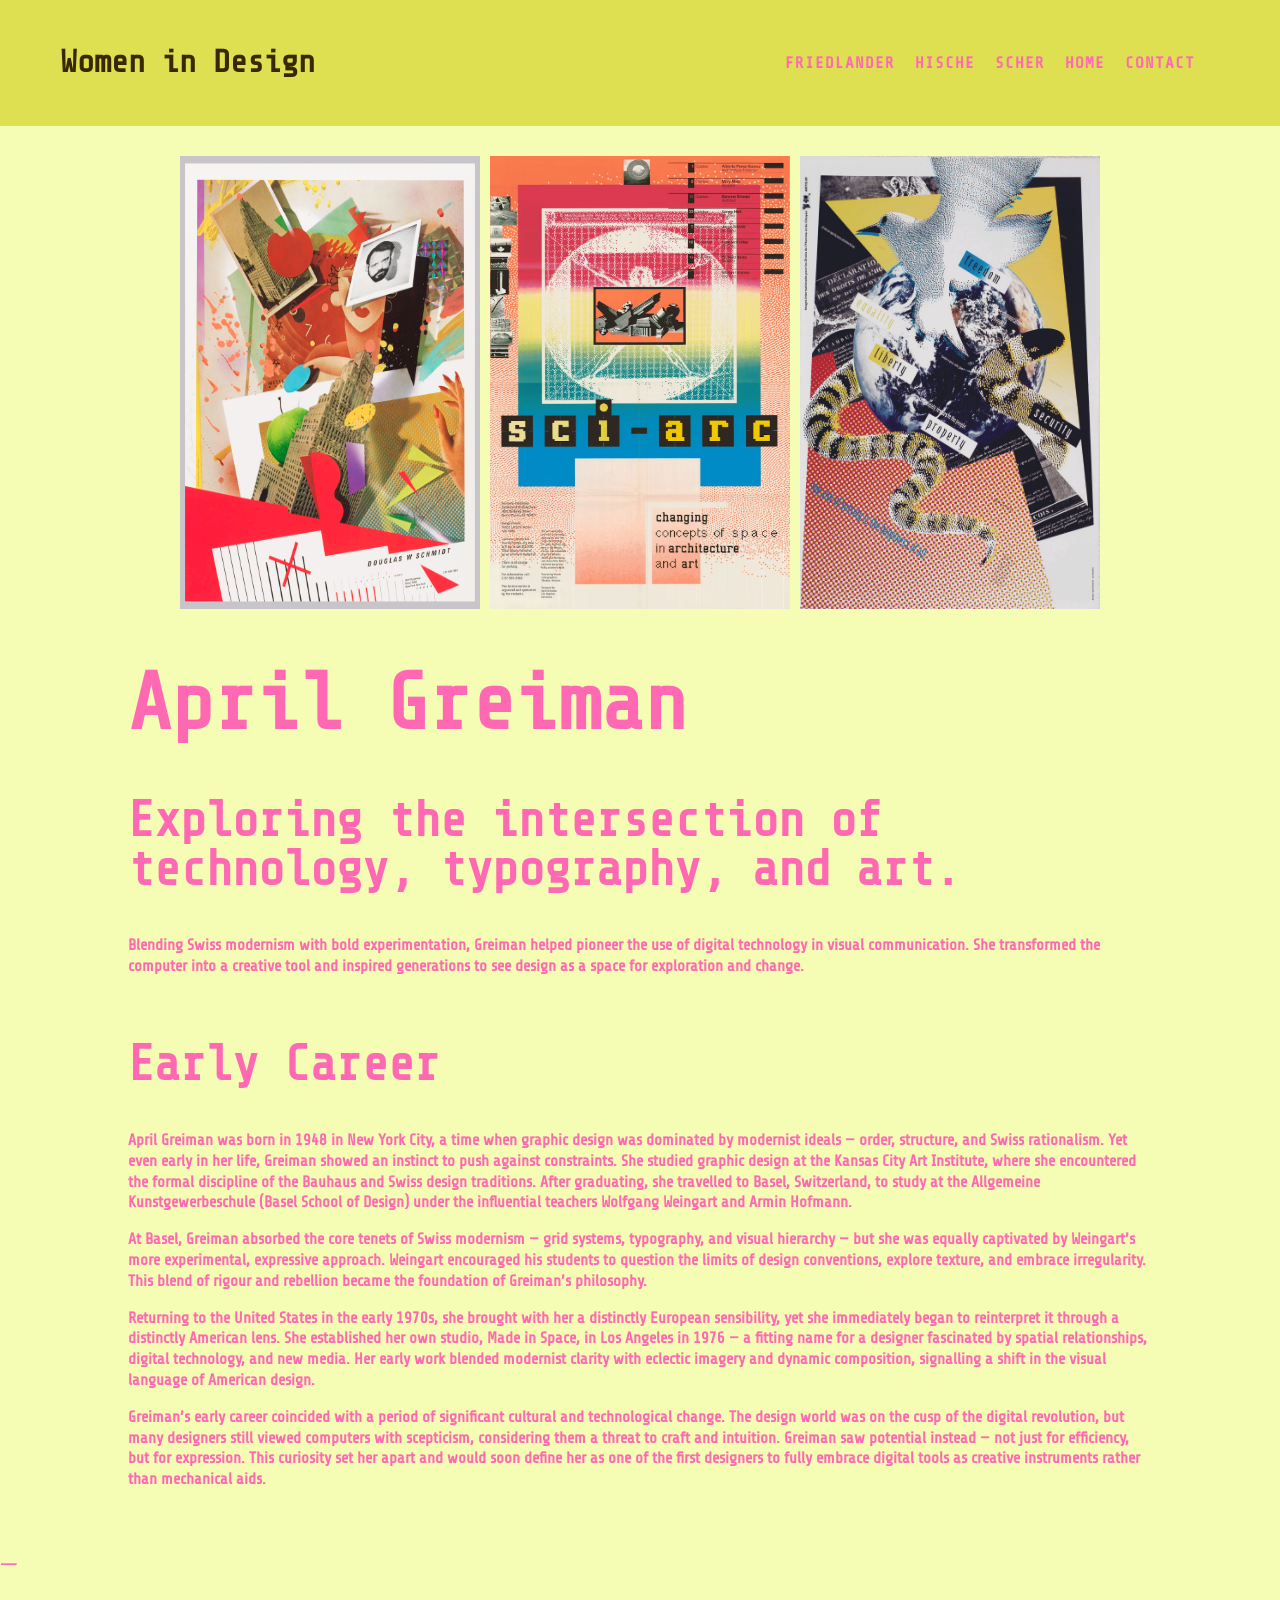
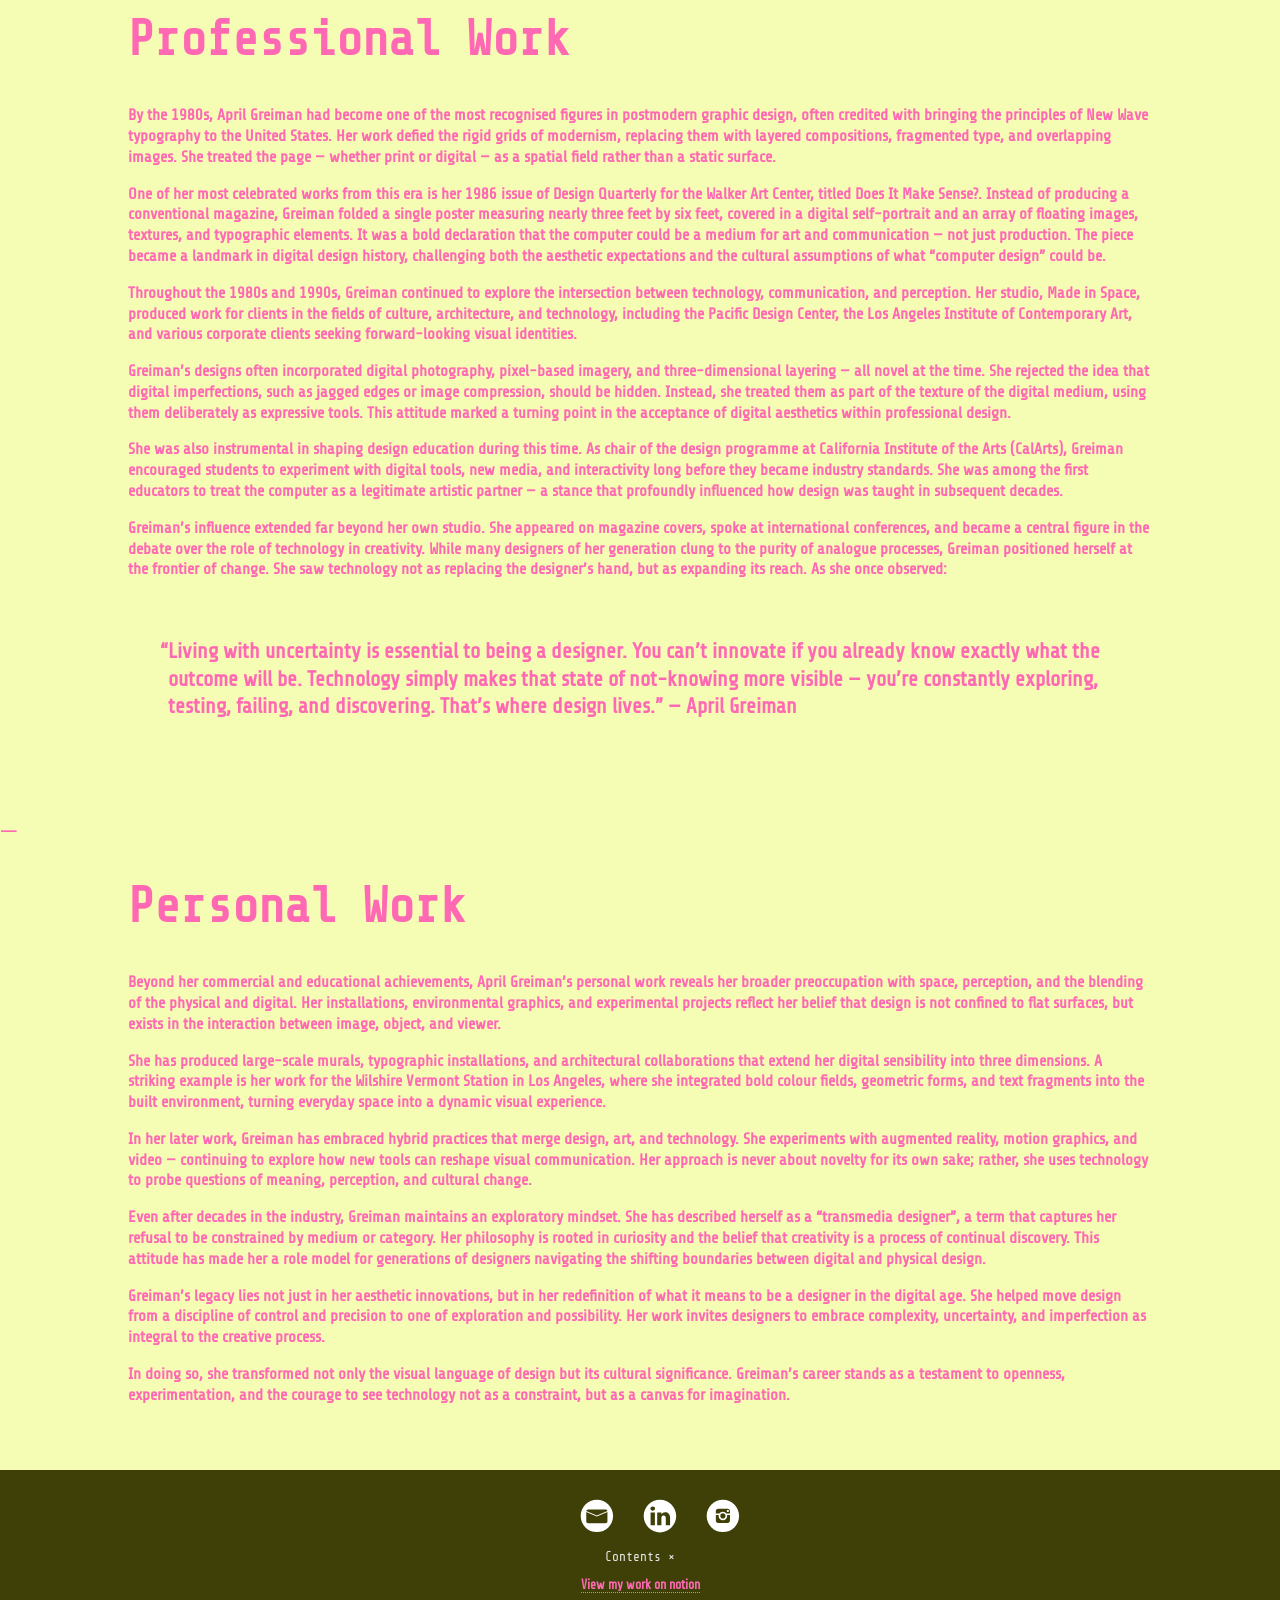
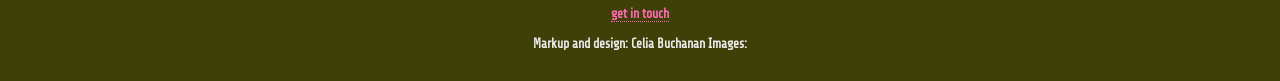
==== aprilgreiman.html @ dc26786e "." ====
<!DOCTYPE html>
<html lang="en">
    <head>
    <meta charset="UTF-8">
     <meta name="viewport" content="width=device-width, initial-scale=1">
    <title>April Greiman</title>

    <link href="css/reset.css" type="text/css" rel="stylesheet" />
 <link href="css/style.css" type="text/css" rel="stylesheet" />
  <link href="css/connections.css" type="text/css" rel="stylesheet"/>
  <link rel="preconnect" href="https://fonts.googleapis.com">
<link rel="preconnect" href="https://fonts.gstatic.com" crossorigin>
<link href="https://fonts.googleapis.com/css2?family=Share+Tech&family=Share+Tech+Mono&display=swap" rel="stylesheet">

    </head>

 <!-- The line below links our CSS file to this HTML page  -->
    <link href="css/normalize.css" type="text/css" rel="stylesheet" >
    <link href="style.css" type="text/css" rel="stylesheet" >
    <link href="css/connections.css" type="text/css" rel="stylesheet" >
    <link href="css/grid.css" type="text/css" rel="stylesheet" >
</head>




    <body class="pink">
       

<div class="responsivenav" >
    <div id="logo">
        <!-- Your logo/name goes here -->
        <p>Women in Design</p>
    </div>
    <nav>
        <ul>
          <!--<li class="logo"><a href="index.html">Women in Design</a></li>-->
       
          <li><a href="friedländer.html">Friedlander</a></li>
          <li><a href="Hische.html">Hische</a></li>
          <li><a href="scher.html">Scher</a></li>
          <li><a href="index5.html">Home</a></li>
          <li><a href="#contact"> Contact</a></li>
        </ul>
    </nav>
</div>  

<div class="gridimage" style="margin-top: 30px;">
<img src="images/aprilg1.jpeg" alt=""/>
<img src="images/aprilg2.jpeg" alt=""/>
<img src="images/aprilg3.jpeg" alt=""/>

    </div>
<header>
        <h1>April Greiman</h1>

        <h2><strong>Exploring the intersection of technology, typography, and art.</strong></h2>
 <p>Blending Swiss modernism with bold experimentation, Greiman helped pioneer the use of digital technology in visual communication. She transformed the computer into a creative tool and inspired generations to see design as a space for exploration and change.</p>
</header>

 


<section>
<h2 id="career">Early Career</h2>

<p>April Greiman was born in 1948 in New York City, a time when graphic design was dominated by modernist ideals — order, structure, and Swiss rationalism. Yet even early in her life, Greiman showed an instinct to push against constraints. She studied graphic design at the Kansas City Art Institute, where she encountered the formal discipline of the Bauhaus and Swiss design traditions. After graduating, she travelled to Basel, Switzerland, to study at the Allgemeine Kunstgewerbeschule (Basel School of Design) under the influential teachers Wolfgang Weingart and Armin Hofmann.</p>

<p>At Basel, Greiman absorbed the core tenets of Swiss modernism — grid systems, typography, and visual hierarchy — but she was equally captivated by Weingart’s more experimental, expressive approach. Weingart encouraged his students to question the limits of design conventions, explore texture, and embrace irregularity. This blend of rigour and rebellion became the foundation of Greiman’s philosophy.</p>

<p>Returning to the United States in the early 1970s, she brought with her a distinctly European sensibility, yet she immediately began to reinterpret it through a distinctly American lens. She established her own studio, Made in Space, in Los Angeles in 1976 — a fitting name for a designer fascinated by spatial relationships, digital technology, and new media. Her early work blended modernist clarity with eclectic imagery and dynamic composition, signalling a shift in the visual language of American design.</p>

<p>Greiman’s early career coincided with a period of significant cultural and technological change. The design world was on the cusp of the digital revolution, but many designers still viewed computers with scepticism, considering them a threat to craft and intuition. Greiman saw potential instead — not just for efficiency, but for expression. This curiosity set her apart and would soon define her as one of the first designers to fully embrace digital tools as creative instruments rather than mechanical aids.</p></section>

<p>⸻</p>



<section>
<h2 id="work">Professional Work</h2>

<p>By the 1980s, April Greiman had become one of the most recognised figures in postmodern graphic design, often credited with bringing the principles of New Wave typography to the United States. Her work defied the rigid grids of modernism, replacing them with layered compositions, fragmented type, and overlapping images. She treated the page — whether print or digital — as a spatial field rather than a static surface.</p>

<p>One of her most celebrated works from this era is her 1986 issue of Design Quarterly for the Walker Art Center, titled Does It Make Sense?. Instead of producing a conventional magazine, Greiman folded a single poster measuring nearly three feet by six feet, covered in a digital self-portrait and an array of floating images, textures, and typographic elements. It was a bold declaration that the computer could be a medium for art and communication — not just production. The piece became a landmark in digital design history, challenging both the aesthetic expectations and the cultural assumptions of what “computer design” could be.</p>

<p>Throughout the 1980s and 1990s, Greiman continued to explore the intersection between technology, communication, and perception. Her studio, Made in Space, produced work for clients in the fields of culture, architecture, and technology, including the Pacific Design Center, the Los Angeles Institute of Contemporary Art, and various corporate clients seeking forward-looking visual identities.</p>

<p>Greiman’s designs often incorporated digital photography, pixel-based imagery, and three-dimensional layering — all novel at the time. She rejected the idea that digital imperfections, such as jagged edges or image compression, should be hidden. Instead, she treated them as part of the texture of the digital medium, using them deliberately as expressive tools. This attitude marked a turning point in the acceptance of digital aesthetics within professional design.</p>

<p>She was also instrumental in shaping design education during this time. As chair of the design programme at California Institute of the Arts (CalArts), Greiman encouraged students to experiment with digital tools, new media, and interactivity long before they became industry standards. She was among the first educators to treat the computer as a legitimate artistic partner — a stance that profoundly influenced how design was taught in subsequent decades.</p>

<p>Greiman’s influence extended far beyond her own studio. She appeared on magazine covers, spoke at international conferences, and became a central figure in the debate over the role of technology in creativity. While many designers of her generation clung to the purity of analogue processes, Greiman positioned herself at the frontier of change. She saw technology not as replacing the designer’s hand, but as expanding its reach. As she once observed:</p>

<blockquote>
  <p>“Living with uncertainty is essential to being a designer. You can’t innovate if you already know exactly what the outcome will be. Technology simply makes that state of not-knowing more visible — you’re constantly exploring, testing, failing, and discovering. That’s where design lives.”
<strong>— April Greiman</strong></p>
</blockquote></section>

<p>⸻</p>


<section>
<h2 id="pwork">Personal Work</h2>

<p>Beyond her commercial and educational achievements, April Greiman’s personal work reveals her broader preoccupation with space, perception, and the blending of the physical and digital. Her installations, environmental graphics, and experimental projects reflect her belief that design is not confined to flat surfaces, but exists in the interaction between image, object, and viewer.</p>

<p>She has produced large-scale murals, typographic installations, and architectural collaborations that extend her digital sensibility into three dimensions. A striking example is her work for the Wilshire Vermont Station in Los Angeles, where she integrated bold colour fields, geometric forms, and text fragments into the built environment, turning everyday space into a dynamic visual experience.</p>

<p>In her later work, Greiman has embraced hybrid practices that merge design, art, and technology. She experiments with augmented reality, motion graphics, and video — continuing to explore how new tools can reshape visual communication. Her approach is never about novelty for its own sake; rather, she uses technology to probe questions of meaning, perception, and cultural change.</p>

<p>Even after decades in the industry, Greiman maintains an exploratory mindset. She has described herself as a “transmedia designer”, a term that captures her refusal to be constrained by medium or category. Her philosophy is rooted in curiosity and the belief that creativity is a process of continual discovery. This attitude has made her a role model for generations of designers navigating the shifting boundaries between digital and physical design.</p>

<p>Greiman’s legacy lies not just in her aesthetic innovations, but in her redefinition of what it means to be a designer in the digital age. She helped move design from a discipline of control and precision to one of exploration and possibility. Her work invites designers to embrace complexity, uncertainty, and imperfection as integral to the creative process.</p>

<p>In doing so, she transformed not only the visual language of design but its cultural significance. Greiman’s career stands as a testament to openness, experimentation, and the courage to see technology not as a constraint, but as a canvas for imagination.</p>
</section>


<footer id="contact">
    <ul class="connections">

          <!------------- EMAIL ------------------>

          <li><a href="mailto:buchanan-c15@ulster.ac.uk" title="send me an email">

                  <svg width="36" height="36" viewBox="0 0 36 36">

              <g></g>

                    <path  d="M17.902 1.699c-8.949 0-16.203 7.254-16.203 16.203s7.254 16.203 16.203 16.203c8.949 0 16.203-7.254 16.203-16.203 0-8.949-7.254-16.203-16.203-16.203zM9.168 11.487h17.371c0.99 0 1.794 0.699 1.878 1.588l-10.599 4.53-10.532-4.501c0.069-0.903 0.88-1.618 1.881-1.618zM28.434 23.494c0 0.961-0.848 1.739-1.895 1.739h-17.371c-1.047 0-1.895-0.778-1.895-1.739v-9.566l10.558 4.511 0.008-0.013 10.595-4.529v9.597z" fill="#fff"/>

                </svg>

                </a>

                </li>

            <!----------------------------- LINKEDIN ---------------------------->

<li><a href="#" title="Connect with me on Linkedin">

  <svg width="36" height="36" viewBox="0 0 36 36">

  <g></g>

  <path  d="M17.9,1.8c9,0,16.3,7.3,16.3,16.3s-7.3,16.3-16.3,16.3S1.7,27,1.7,18.1S9,1.8,17.9,1.8z M12.9,27.2V14.5H8.6

  v12.7H12.9z M28.1,27.2v-7.3c0-3.9-2.1-5.7-4.9-5.7c-2.2,0-3.2,1.2-3.8,2.1v-1.8h-4.2c0.1,1.2,0,12.7,0,12.7h4.2v-7.1

  c0-0.4,0-0.8,0.1-1c0.3-0.8,1-1.5,2.2-1.5c1.5,0,2.1,1.2,2.1,2.9v6.8L28.1,27.2L28.1,27.2z M10.8,8.4c-1.4,0-2.4,0.9-2.4,2.2

  c0,1.2,0.9,2.2,2.3,2.2h0c1.5,0,2.4-1,2.4-2.2C13.1,9.3,12.2,8.4,10.8,8.4L10.8,8.4z" fill="#fff"/>

</svg>

</a>

</li>

<!----------------------------- INSTAGRAM ---------------------------->

                   <li><a href="#" title="Visit my Instagram account" target="_blank" >

                    <svg width="36" height="36" viewBox="0 0 36 36">

                    <g></g>

                       <path d="M17.903 1.699c-8.949 0-16.204 7.254-16.204 16.203s7.254 16.203 16.204 16.203c8.948 0 16.203-7.254 16.203-16.203 0-8.949-7.254-16.203-16.203-16.203zM24.957 22.747c0 1.218-0.992 2.206-2.207 2.206h-9.694c-1.221 0-2.207-0.989-2.207-2.206v-5.667h2.87c-0.059 0.267-0.081 0.535-0.081 0.819 0 2.357 1.901 4.26 4.264 4.26 2.352 0 4.263-1.903 4.263-4.26 0-0.284-0.027-0.553-0.080-0.819h2.872v5.667zM15.277 17.899c0-1.451 1.177-2.629 2.624-2.629 1.451 0 2.621 1.177 2.621 2.629 0 1.458-1.17 2.625-2.621 2.625-1.446 0-2.624-1.168-2.624-2.625zM24.957 15.437h-3.572c-0.769-1.089-2.049-1.803-3.484-1.803-1.438 0-2.707 0.713-3.487 1.803h-3.566v-2.385c0-1.22 0.986-2.2 2.207-2.2h9.693c1.216 0 2.207 0.981 2.207 2.2v2.385z" fill="#fff" />

                       <path d="M23.438 11.995h-1.185c-0.215 0-0.399 0.174-0.399 0.39v1.182c0 0.224 0.183 0.399 0.399 0.399h1.185c0.21 0 0.393-0.176 0.393-0.399v-1.182c0-0.216-0.181-0.39-0.393-0.39z" fill="#fff" />

                     </svg>

                     </a>

                       </li>

            </ul>

Contents


×
    <p><a href="https://boatneck-canary-997.notion.site/IXD-27643bc3259e8040a0bdca2dd308db0e?source=copy_link" target="_blank" title="take a look at my work.">View my work on notion</a></p>
    <p><a href="mailto:buchanan-c15@ulster.ac.uk">get in touch</a></p>
<p>Markup and design: Celia Buchanan
Images:

</p>
</footer>
    </body>
</html>
---- css/style.css ----
body {
    background: #f5fdb4;
    font-family: "Share Tech Mono", monospace;
    font-weight: 400;
    font-style: normal;
}
      
/* All text on aprilgreiman.html is pink */
body.pink {
    color: #ff69b4;  /* pink */
}

/* Make links pink too */
body.pink a {
    color: #ff69b4;
}

/* Optional: links on hover can be slightly darker */
body.pink a:hover {
    color: #e0559e;
}
 
body.blue {
    color:#0800a0
}
* Make links pink too */
body.blue a {
    color: #0800a0;
}

/* Optional: links on hover can be slightly darker */
body.blue a:hover {
    color: #e0559e;
}



section, header{
    width: 80%;
    max width: 900px;
    margin: auto; 
    margin-bottom: 5rem;
    
}

section, header {
    margin-bottom: 4rem;
}

header, h1, h2, blockquote {
    font-family: "Share Tech Mono", monospace;
}

#logo p {
    font-family: 'Share Tech Mono', monospace;
}

h1{
    font-size: 5.000rem;
    line-height: 1;
}

h2{
    font-size: 3.062rem ;
    line-height: 1;
}

p{ 
    font-family: "Share Tech", sans-serif;
  font-weight: 900;
  font-style: normal;
    line-height: 1.3;
}

h3{
    font-size: 2.438rem;
}
blockquote{padding: 1rem 0;
    font-size: 1.312rem;
    font-style: italic;
    hanging-punctuation: first;
    text-indent: -0.5rem;


}

/*--   navigation --*/
.responsivenav{
    background: #dee051;
    padding: 10px;
    display: flex;
    justify-content: space-between;
    align-items: center;
}

#logo{
    font-size: 2rem;
    color: rgb(56, 42, 0);
    padding-left: 50px;
}
.gridimage {
  display: flex;       /* puts images in a row */
  gap: 10px;           /* space between them */
  justify-content: center;
}

.gridimage img {
  width: 300px;        /* size of each image */
  height: auto;
}

.wideimage img {
  width: 100%;
  height: auto;
  display: block;
}
.abcyo {
    display: flex;              /* makes the container a flexbox */
    justify-content: center;    /* centers the image horizontally */
    align-items: center;        /* centers the image vertically if container has height */
    height: 300px;              /* optional: set a height for vertical centering */
}

.abcyo img {
    width: 50%;   /* adjust the size as needed */
    height: auto; /* keeps the image's aspect ratio */
}

.topimg {
    width: 100%;        /* stretches image full width of screen */
    height: 400px;      /* adjust this number to control height */
    object-fit: cover;  /* keeps image from stretching weirdly */
    display: block;     /* removes small whitespace below image */
}


nav{
    display: flex;
    padding: 1.5rem 0;
}

nav ul{
    text-align: right;
    text-transform: uppercase;
    letter-spacing: 1px;
    list-style-type: none;
    padding-right: 70px;
    color: rgb(0, 0, 0);
}

nav ul li {
    display: inline;
    margin: 5px;
}

nav a {
    border-bottom: none;
}

nav a:hover {
    color:#ff007b;
    transition:all .03s ease-in-out;
}

/* Grid container for designers */
section#designers {
    display: grid;
    grid-template-columns: repeat(auto-fit, minmax(300px, 1fr));
    gap: 1.5rem;               /* space between cards */
    width: 80%;
    max-width: 900px;
    margin: auto;
    margin-bottom: 5rem;
    align-items: stretch;       /* ensures all cards are equal height */
}

/* Card link wrapper (entire card clickable) */
.card-link {
    display: block;             /* make link block level */
    text-decoration: none;
}

/* Designer card itself */
.designer-card {
    display: flex;
    flex-direction: column;
    justify-content: flex-start;
    height: 100%;
    padding: 1.5rem;
    border-radius: 8px;
    background-color: #ffffff;  /* default card background */
    color: #0800a0;             /* navy text */
    font-family: "Share Tech Mono", monospace; /* all text in Share Tech Mono */
    transition: background 0.3s, color 0.3s;
}

/* Images inside card */
.designer-card img {
    width: 100%;
    height: auto;
    border-radius: 5px;
    margin-bottom: 0.8rem;
}

/* Make all text inside the card inherit the correct colors and font */
.designer-card * {
    color: inherit !important;
    font-family: inherit !important;
}

/* Hover effect: entire card yellow, text pink */
.card-link:hover .designer-card {
    background-color: #f5fdb4;  /* yellow background on hover */
    color: #ff69b4;             /* pink text on hover */
}



/*-- Styling links --*/
a {
    color: #0800a0;
    text-decoration: none;
    border-bottom: 1px dotted;
    font-weight: 600;
}

a:hover {
    color:#00b881;
}

/*-- styling the footer -*/


footer {
    background:#3f3f08;
    color: rgb(233, 233, 233);
    text-align: center;
    font-size: 0.8rem;
    padding: 1rem 0;
}
footer a{
    color:#3f3f08
    padding: 3rem 0;
}
@media (mx-width: 600px) {header h1}
{
    font-size: 4rem;
}
---- css/connections.css ----
.connections{
    position: relative;
    margin: 0 auto;
  }
  .connections ul{
    margin: 0;
    padding: 0;
  }
  .connections li{
    margin: 0 10px;
    padding: 0;
    list-style: none;
    display: inline-block;  
  }
  .connections a:link{
    border-bottom: none;
  }
  .connections img,
  .connections svg{
    border: none;
  }
  .connections a:hover img,
  .connections a:hover svg{
    border-bottom: none;}
  
  .connections svg {
        margin: 1em auto;}
  
  .connections a:hover svg path {
        fill: #D8C385;
        transition: all 0.3s ease-in-out;}
  
  footer .connections a:hover svg path {
          fill:  #D8C385;
          transition: all 0.3s ease-in-out;}
---- css/connections.css ----
.connections{
    position: relative;
    margin: 0 auto;
  }
  .connections ul{
    margin: 0;
    padding: 0;
  }
  .connections li{
    margin: 0 10px;
    padding: 0;
    list-style: none;
    display: inline-block;  
  }
  .connections a:link{
    border-bottom: none;
  }
  .connections img,
  .connections svg{
    border: none;
  }
  .connections a:hover img,
  .connections a:hover svg{
    border-bottom: none;}
  
  .connections svg {
        margin: 1em auto;}
  
  .connections a:hover svg path {
        fill: #D8C385;
        transition: all 0.3s ease-in-out;}
  
  footer .connections a:hover svg path {
          fill:  #D8C385;
          transition: all 0.3s ease-in-out;}
---- css/grid.css ----
/* ====== DESIGNER GRID ====== */
    .designers {
      display: grid;
      grid-template-columns: repeat(auto-fit, minmax(400px, 1fr));
      gap: 2rem;
      max-width: 1100px;
      margin: 0 auto 4rem;
      padding: 0 1rem;
    }

      .designers a {
      border-bottom: none;
    }

    .designer-card {
      background-color: #fff;
      border-radius: 12px;
      box-shadow: 0 2px 8px rgba(0, 0, 0, 0.08);
      overflow: hidden;
      transition: transform 0.8s ease, box-shadow 0.8s ease;
    }

    .designer-card:hover {
      transform: translateY(-5px);
      box-shadow: 0 4px 12px rgba(0, 0, 0, 0.12);
    }

    .designer-card img {
      height: 300px;
      object-fit: cover;
      width: 100%;
    }

    .designer-card h3 {
      font-size: 1.25rem;
      margin: 1rem;
      color: #111;
    }

    .designer-card p {
      margin: 0 1rem 1.5rem;
      color: #555;
      font-size: 0.95rem;
    }

    /* ====== RESPONSIVE ====== */
    @media (max-width: 600px) {
      .hero-content h2 {
        font-size: 1.75rem;
      }
      .intro h2 {
        font-size: 1.5rem;
      }
    }
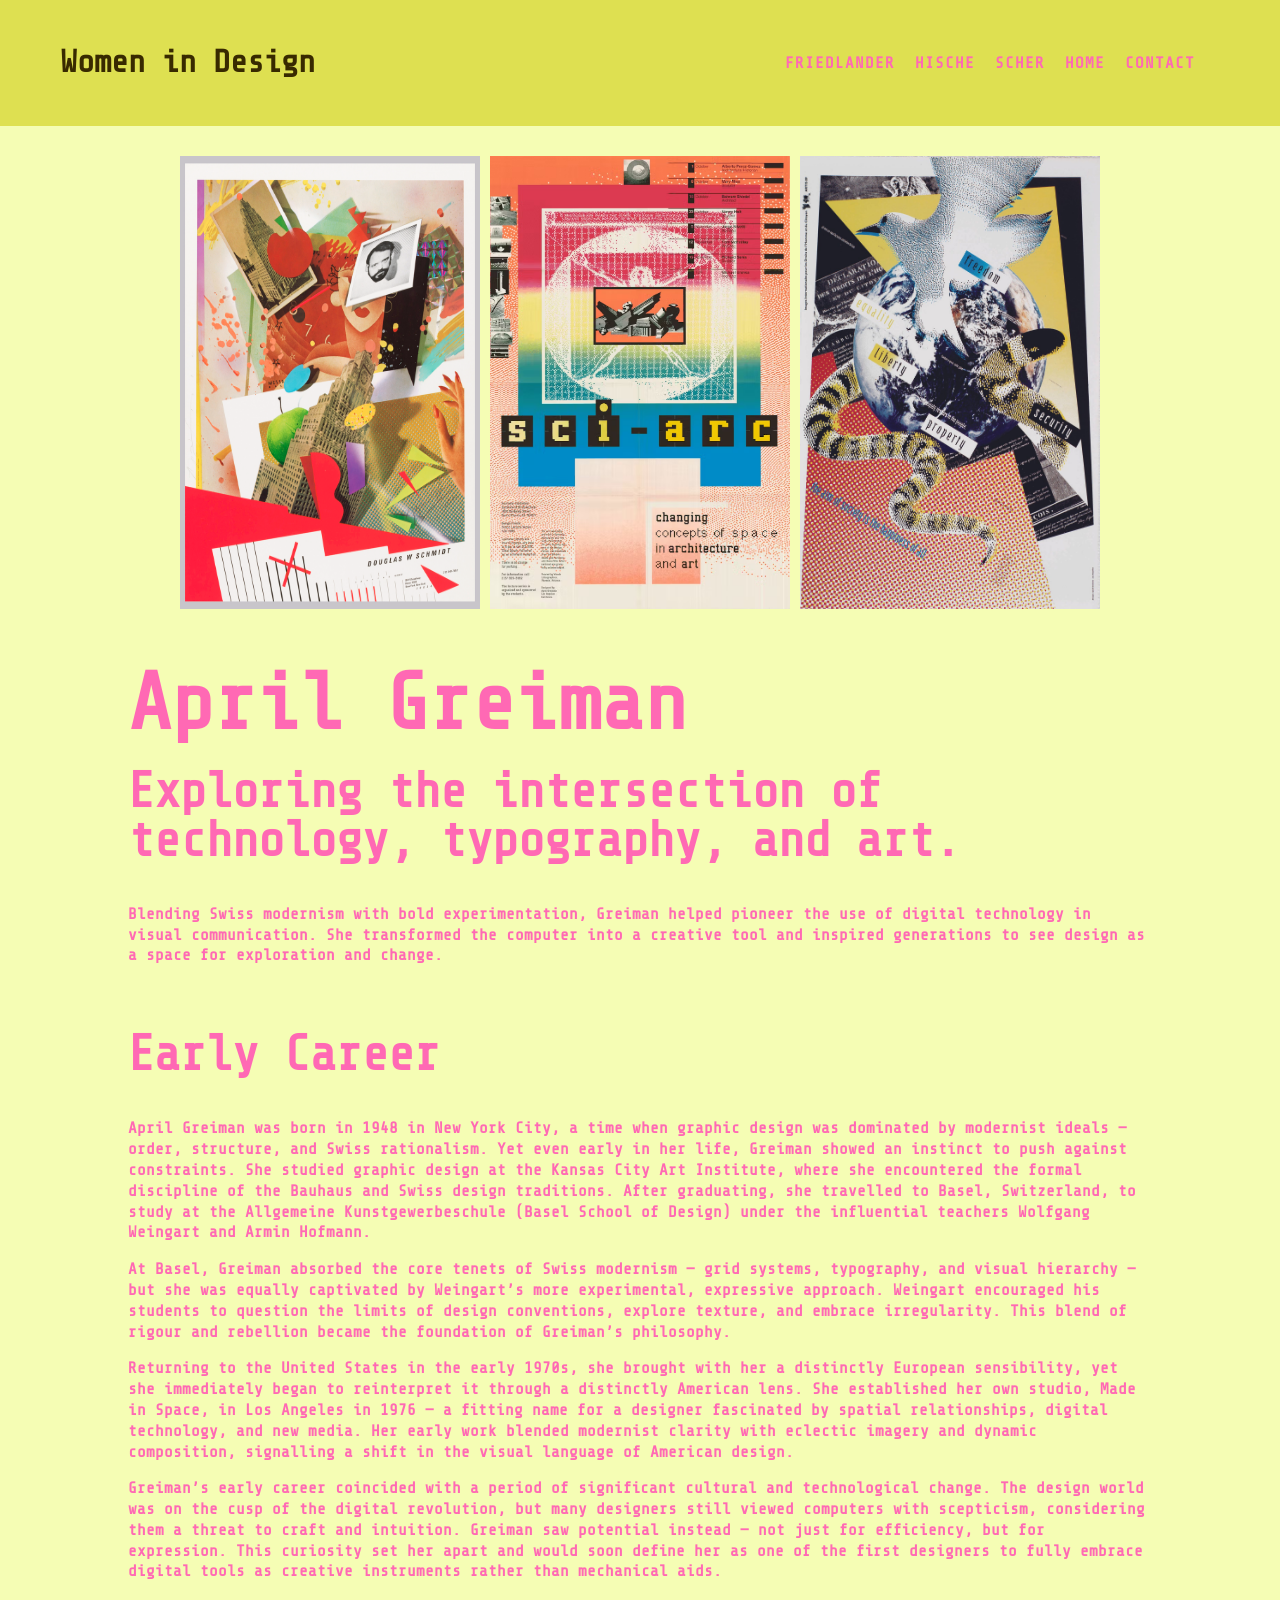
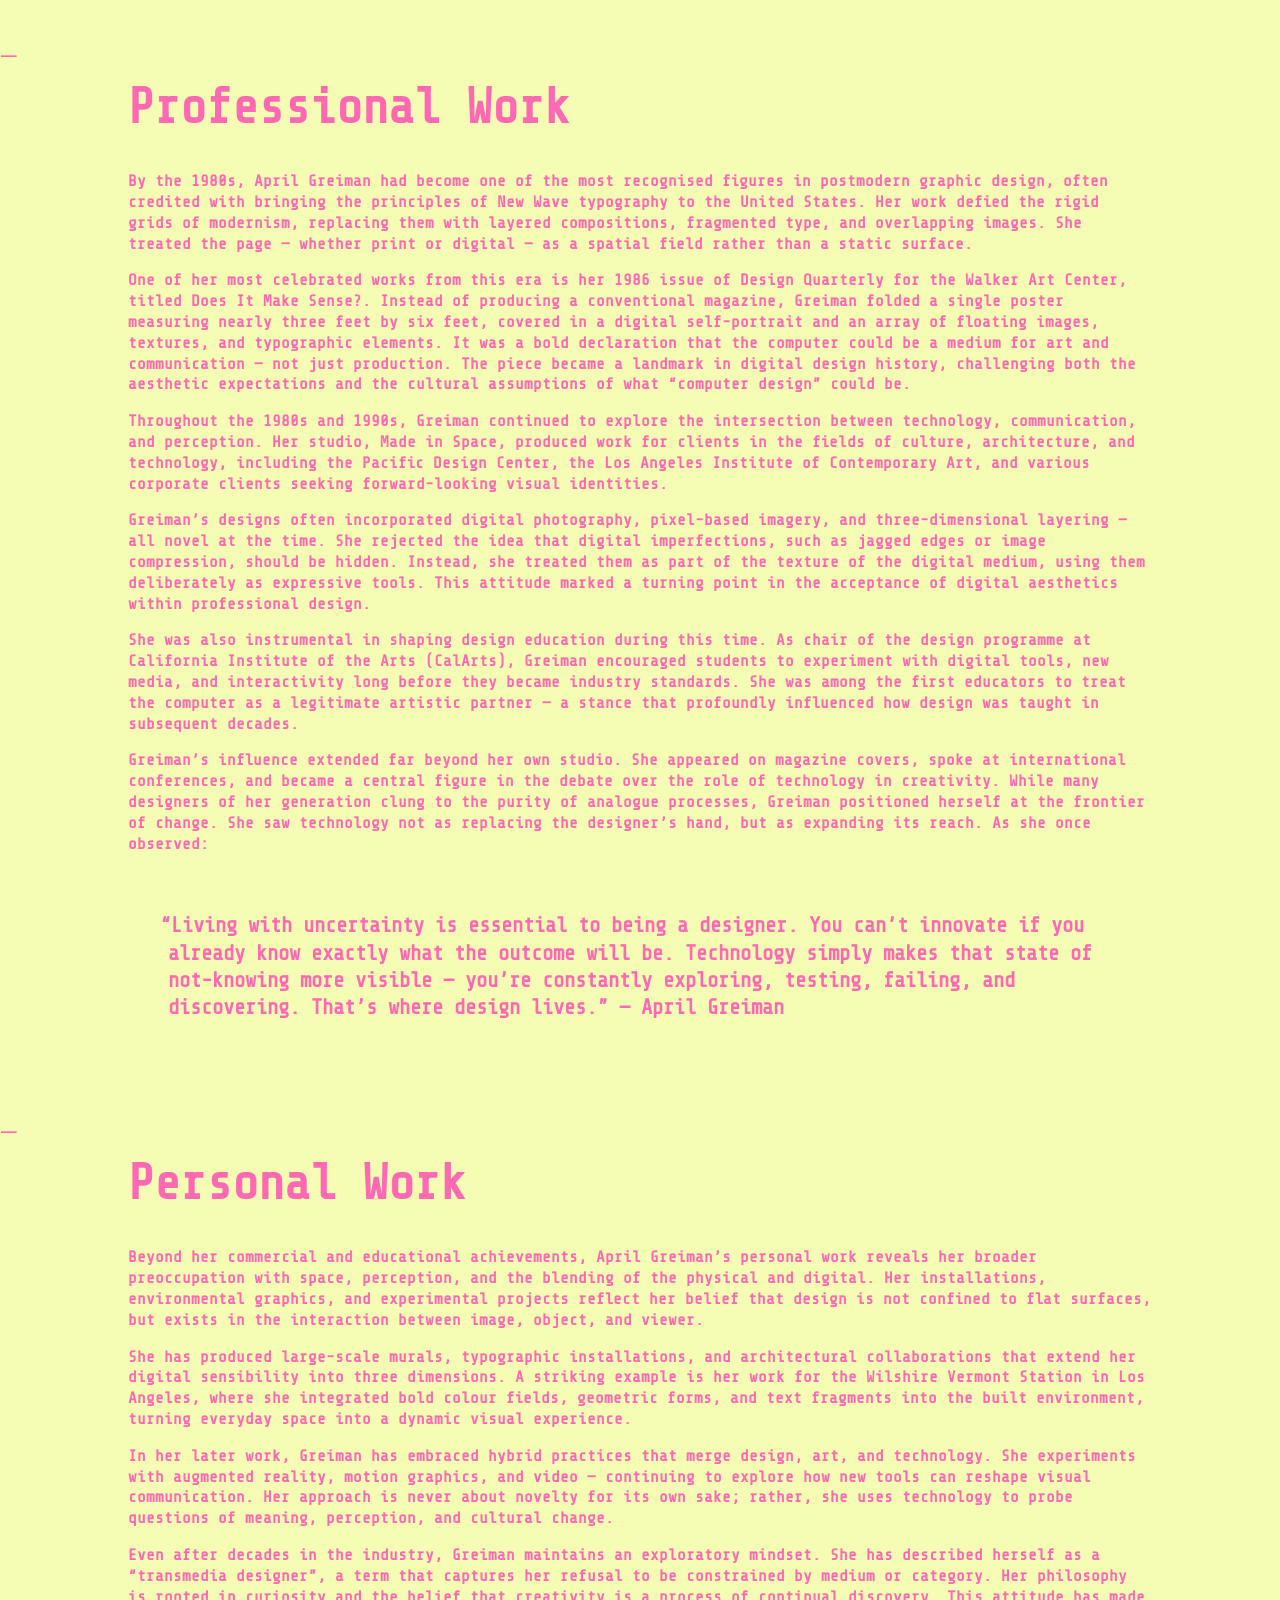
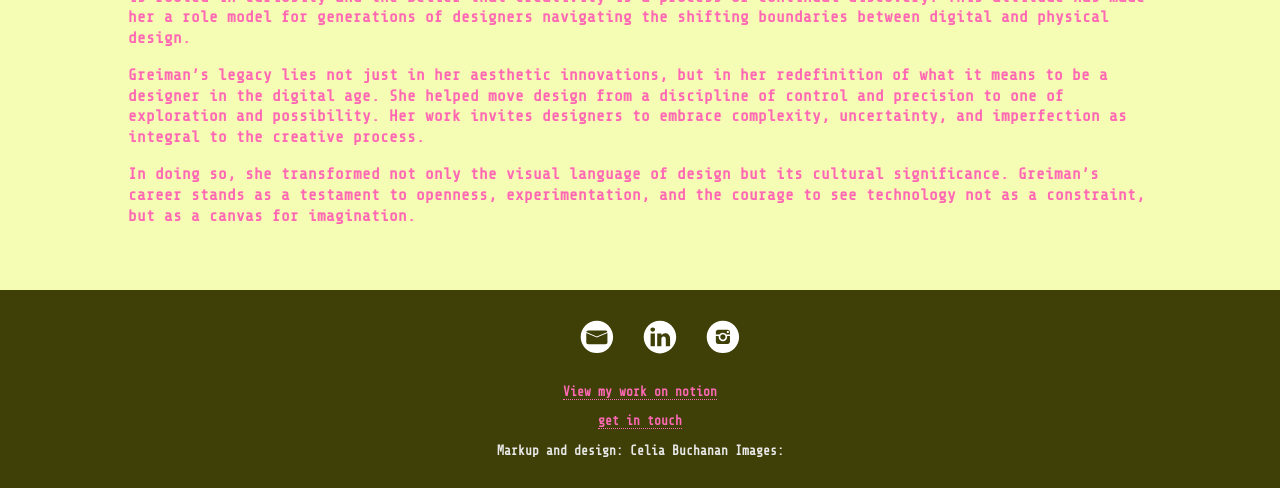
==== commit 5917c98a: "hi" ====
--- a/aprilgreiman.html
+++ b/aprilgreiman.html
@@ -177,10 +177,10 @@
 
             </ul>
 
-Contents
 
 
-×
+
+
     <p><a href="https://boatneck-canary-997.notion.site/IXD-27643bc3259e8040a0bdca2dd308db0e?source=copy_link" target="_blank" title="take a look at my work.">View my work on notion</a></p>
     <p><a href="mailto:buchanan-c15@ulster.ac.uk">get in touch</a></p>
 <p>Markup and design: Celia Buchanan
--- a/css/style.css
+++ b/css/style.css
@@ -58,15 +58,18 @@
 h1{
     font-size: 5.000rem;
     line-height: 1;
+     margin-bottom: 0.3em;
 }
 
 h2{
     font-size: 3.062rem ;
     line-height: 1;
+      margin-top: 0;
+  margin-bottom: 0.8em;
 }
 
 p{ 
-    font-family: "Share Tech", sans-serif;
+    font-family: "Share Tech Mono", sans-serif;
   font-weight: 900;
   font-style: normal;
     line-height: 1.3;
@@ -162,59 +165,6 @@
     transition:all .03s ease-in-out;
 }
 
-/* Grid container for designers */
-section#designers {
-    display: grid;
-    grid-template-columns: repeat(auto-fit, minmax(300px, 1fr));
-    gap: 1.5rem;               /* space between cards */
-    width: 80%;
-    max-width: 900px;
-    margin: auto;
-    margin-bottom: 5rem;
-    align-items: stretch;       /* ensures all cards are equal height */
-}
-
-/* Card link wrapper (entire card clickable) */
-.card-link {
-    display: block;             /* make link block level */
-    text-decoration: none;
-}
-
-/* Designer card itself */
-.designer-card {
-    display: flex;
-    flex-direction: column;
-    justify-content: flex-start;
-    height: 100%;
-    padding: 1.5rem;
-    border-radius: 8px;
-    background-color: #ffffff;  /* default card background */
-    color: #0800a0;             /* navy text */
-    font-family: "Share Tech Mono", monospace; /* all text in Share Tech Mono */
-    transition: background 0.3s, color 0.3s;
-}
-
-/* Images inside card */
-.designer-card img {
-    width: 100%;
-    height: auto;
-    border-radius: 5px;
-    margin-bottom: 0.8rem;
-}
-
-/* Make all text inside the card inherit the correct colors and font */
-.designer-card * {
-    color: inherit !important;
-    font-family: inherit !important;
-}
-
-/* Hover effect: entire card yellow, text pink */
-.card-link:hover .designer-card {
-    background-color: #f5fdb4;  /* yellow background on hover */
-    color: #ff69b4;             /* pink text on hover */
-}
-
-
 
 /*-- Styling links --*/
 a {
--- a/css/grid.css
+++ b/css/grid.css
@@ -14,7 +14,7 @@
     }
 
     .designer-card {
-      background-color: #fff;
+      background-color: #f6ff7d;
       border-radius: 12px;
       box-shadow: 0 2px 8px rgba(0, 0, 0, 0.08);
       overflow: hidden;
@@ -22,6 +22,7 @@
     }
 
     .designer-card:hover {
+      background-color: aqua;
       transform: translateY(-5px);
       box-shadow: 0 4px 12px rgba(0, 0, 0, 0.12);
     }
@@ -35,13 +36,14 @@
     .designer-card h3 {
       font-size: 1.25rem;
       margin: 1rem;
-      color: #111;
+      color: #110093;
     }
 
     .designer-card p {
       margin: 0 1rem 1.5rem;
-      color: #555;
+      color: #0d0080;
       font-size: 0.95rem;
+      font-family: "Share Tech Mono", monospace;
     }
 
     /* ====== RESPONSIVE ====== */
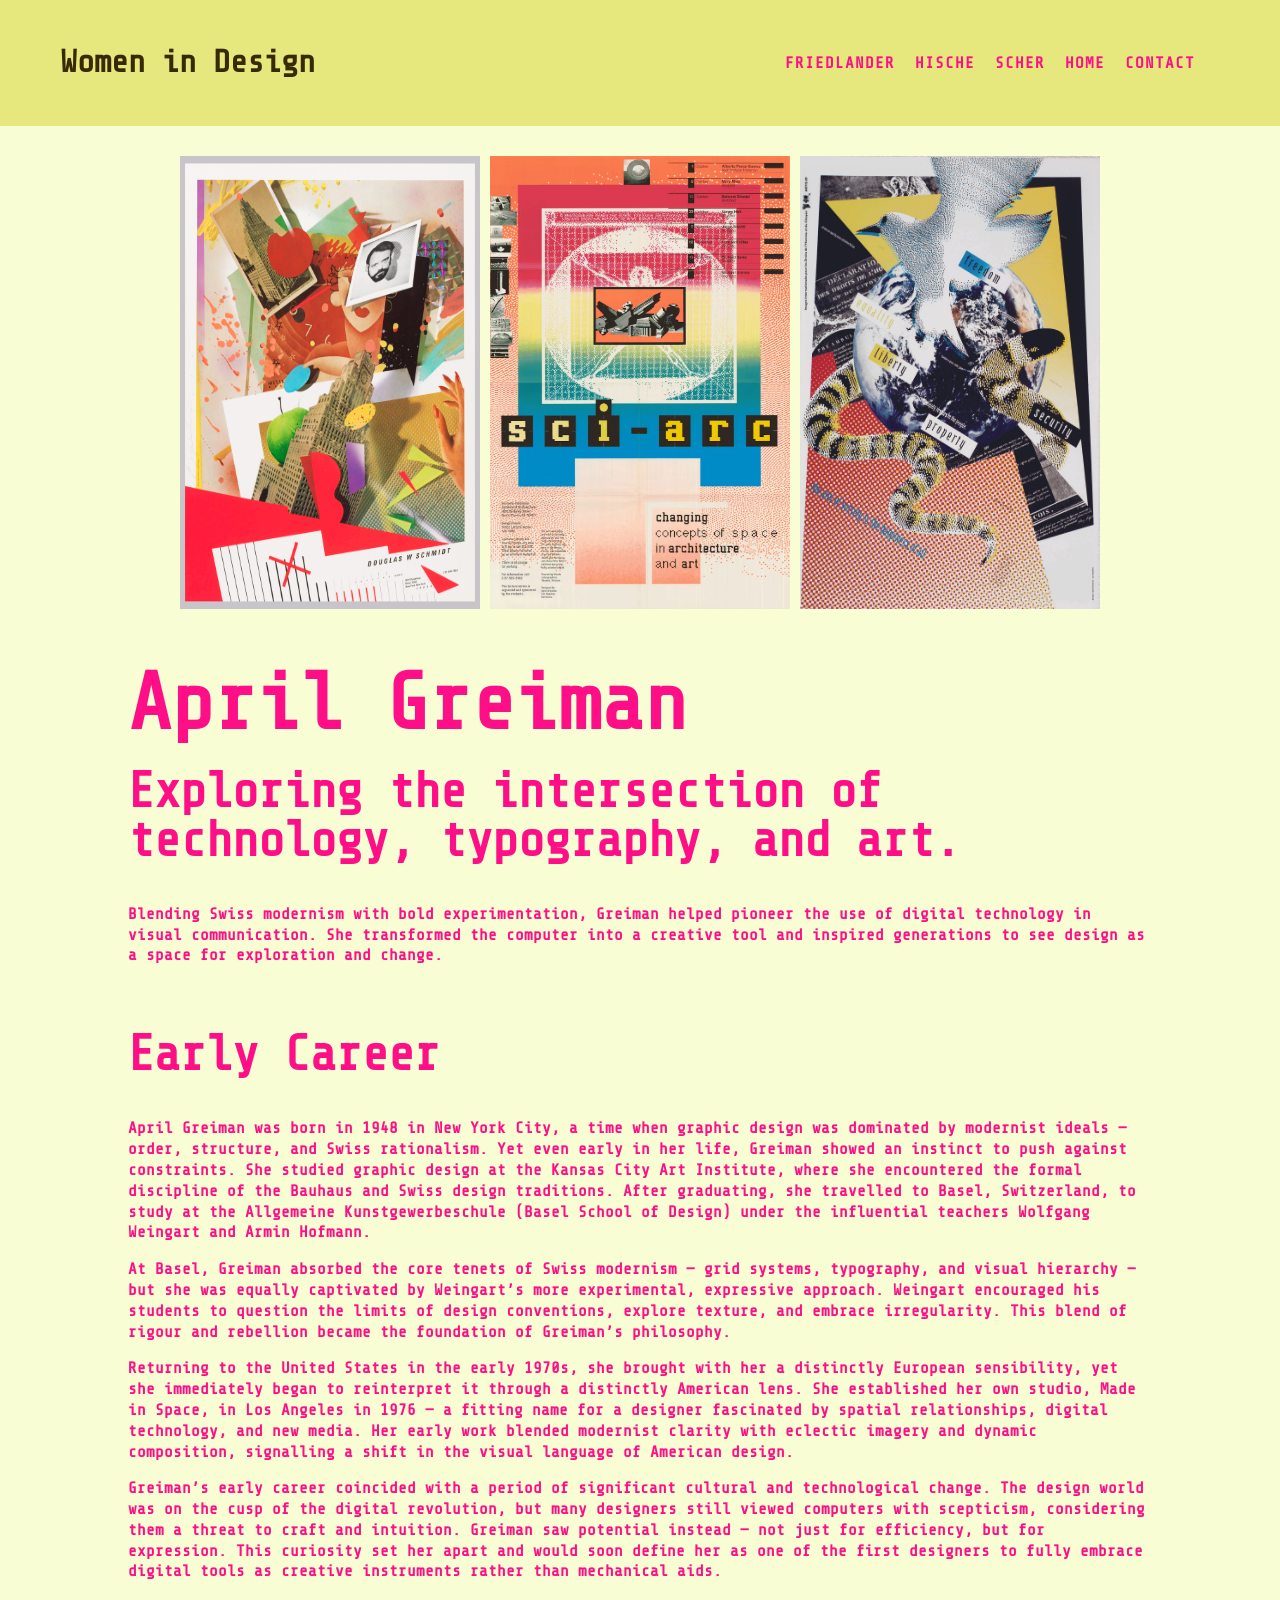
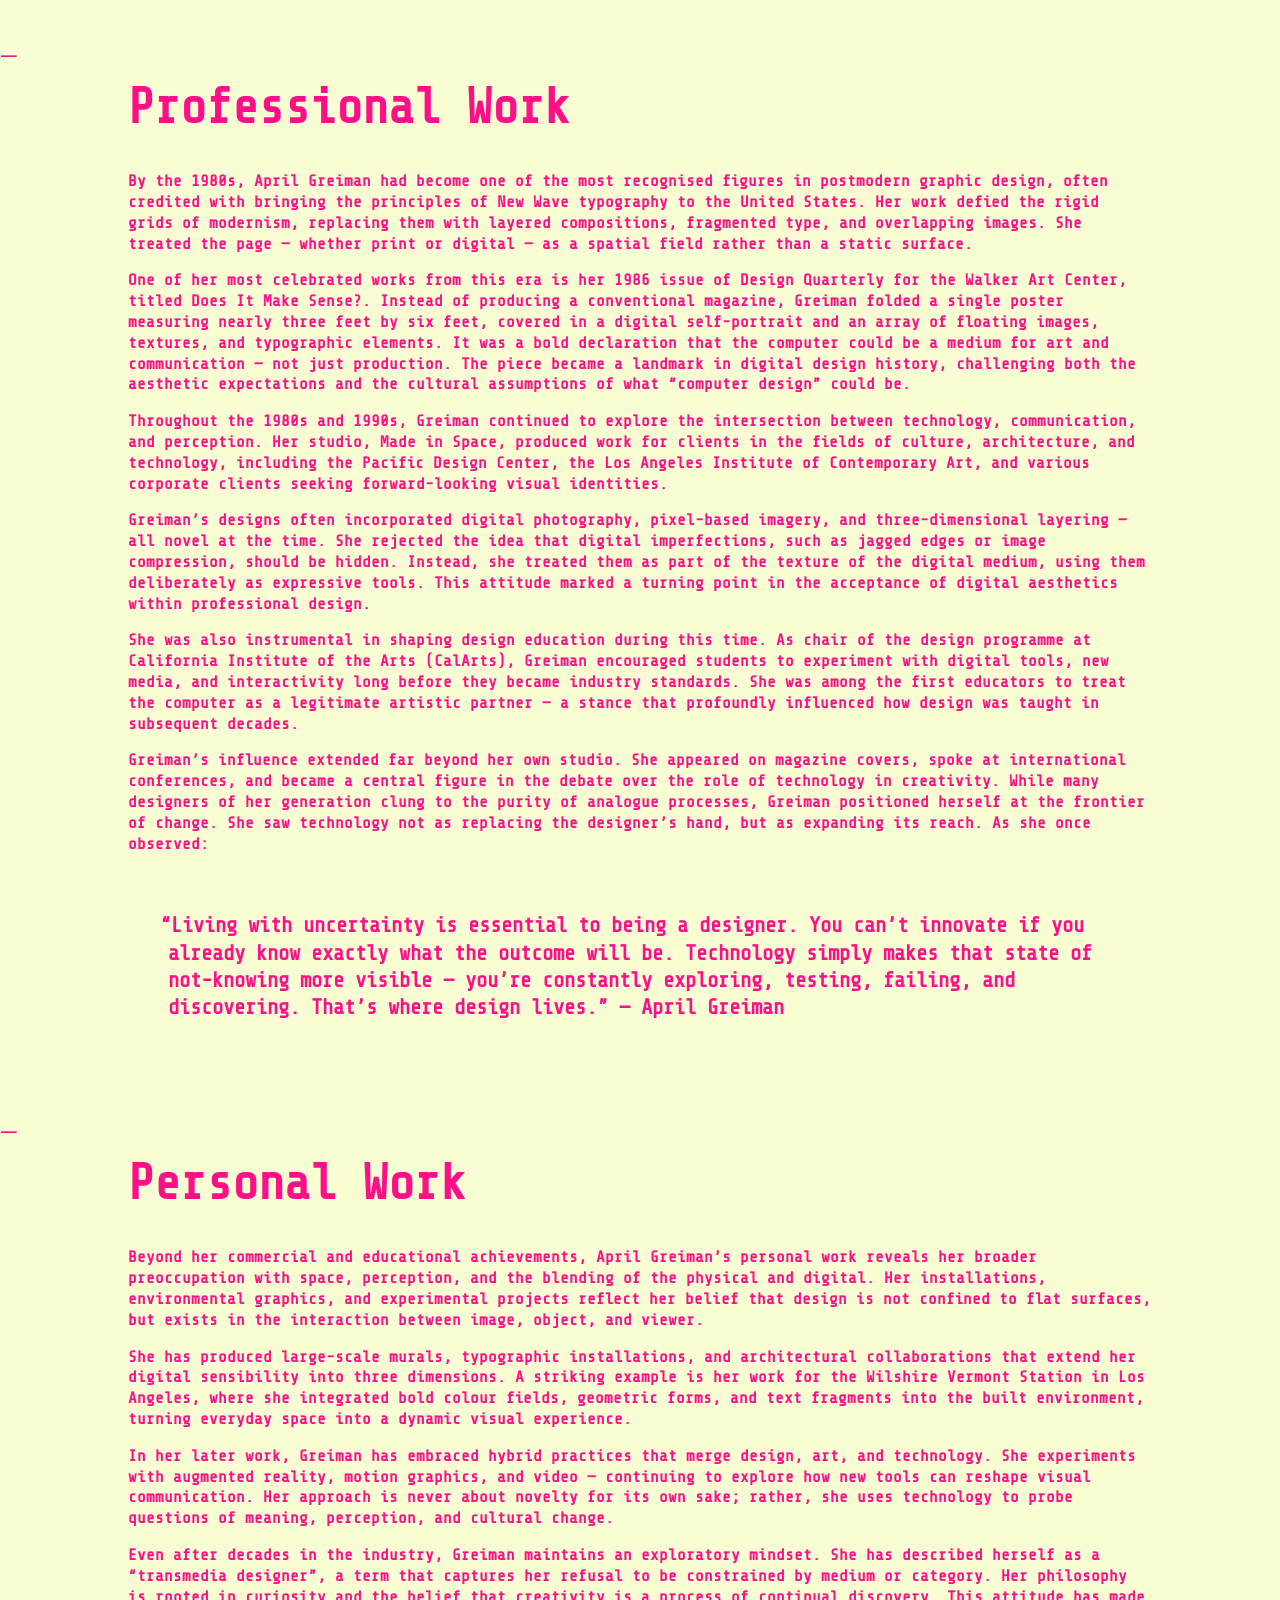
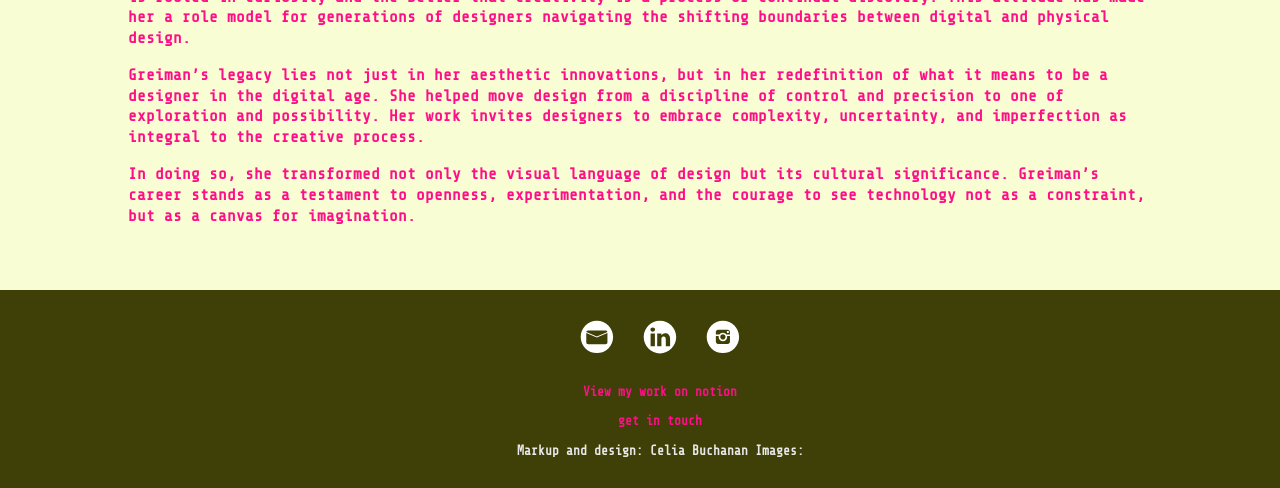
==== commit f9fa34de: "h" ====
--- a/aprilgreiman.html
+++ b/aprilgreiman.html
@@ -159,23 +159,14 @@
 
 <!----------------------------- INSTAGRAM ---------------------------->
 
-                   <li><a href="#" title="Visit my Instagram account" target="_blank" >
-
-                    <svg width="36" height="36" viewBox="0 0 36 36">
-
-                    <g></g>
-
-                       <path d="M17.903 1.699c-8.949 0-16.204 7.254-16.204 16.203s7.254 16.203 16.204 16.203c8.948 0 16.203-7.254 16.203-16.203 0-8.949-7.254-16.203-16.203-16.203zM24.957 22.747c0 1.218-0.992 2.206-2.207 2.206h-9.694c-1.221 0-2.207-0.989-2.207-2.206v-5.667h2.87c-0.059 0.267-0.081 0.535-0.081 0.819 0 2.357 1.901 4.26 4.264 4.26 2.352 0 4.263-1.903 4.263-4.26 0-0.284-0.027-0.553-0.080-0.819h2.872v5.667zM15.277 17.899c0-1.451 1.177-2.629 2.624-2.629 1.451 0 2.621 1.177 2.621 2.629 0 1.458-1.17 2.625-2.621 2.625-1.446 0-2.624-1.168-2.624-2.625zM24.957 15.437h-3.572c-0.769-1.089-2.049-1.803-3.484-1.803-1.438 0-2.707 0.713-3.487 1.803h-3.566v-2.385c0-1.22 0.986-2.2 2.207-2.2h9.693c1.216 0 2.207 0.981 2.207 2.2v2.385z" fill="#fff" />
-
-                       <path d="M23.438 11.995h-1.185c-0.215 0-0.399 0.174-0.399 0.39v1.182c0 0.224 0.183 0.399 0.399 0.399h1.185c0.21 0 0.393-0.176 0.393-0.399v-1.182c0-0.216-0.181-0.39-0.393-0.39z" fill="#fff" />
-
-                     </svg>
-
-                     </a>
-
-                       </li>
-
-            </ul>
+                   <li><a href="https://www.instagram.com/c56ce/" title="Visit the IxD Belfast Instagram account" >
+              <svg width="36" height="36" viewBox="0 0 36 36">
+              <g></g>
+                 <path d="M17.903 1.699c-8.949 0-16.204 7.254-16.204 16.203s7.254 16.203 16.204 16.203c8.948 0 16.203-7.254 16.203-16.203 0-8.949-7.254-16.203-16.203-16.203zM24.957 22.747c0 1.218-0.992 2.206-2.207 2.206h-9.694c-1.221 0-2.207-0.989-2.207-2.206v-5.667h2.87c-0.059 0.267-0.081 0.535-0.081 0.819 0 2.357 1.901 4.26 4.264 4.26 2.352 0 4.263-1.903 4.263-4.26 0-0.284-0.027-0.553-0.080-0.819h2.872v5.667zM15.277 17.899c0-1.451 1.177-2.629 2.624-2.629 1.451 0 2.621 1.177 2.621 2.629 0 1.458-1.17 2.625-2.621 2.625-1.446 0-2.624-1.168-2.624-2.625zM24.957 15.437h-3.572c-0.769-1.089-2.049-1.803-3.484-1.803-1.438 0-2.707 0.713-3.487 1.803h-3.566v-2.385c0-1.22 0.986-2.2 2.207-2.2h9.693c1.216 0 2.207 0.981 2.207 2.2v2.385z" fill="#fff" />
+                 <path d="M23.438 11.995h-1.185c-0.215 0-0.399 0.174-0.399 0.39v1.182c0 0.224 0.183 0.399 0.399 0.399h1.185c0.21 0 0.393-0.176 0.393-0.399v-1.182c0-0.216-0.181-0.39-0.393-0.39z" fill="#fff" />
+               </svg>
+               </a>
+                 </li>
 
 
 
--- a/css/style.css
+++ b/css/style.css
@@ -1,5 +1,5 @@
 body {
-    background: #f5fdb4;
+    background: #f9fdd3;
     font-family: "Share Tech Mono", monospace;
     font-weight: 400;
     font-style: normal;
@@ -7,17 +7,19 @@
       
 /* All text on aprilgreiman.html is pink */
 body.pink {
-    color: #ff69b4;  /* pink */
-}
+    color: #ff0f87;  /* pink */
+}
+
+
 
 /* Make links pink too */
 body.pink a {
-    color: #ff69b4;
+    color: #ff0f87;
 }
 
 /* Optional: links on hover can be slightly darker */
 body.pink a:hover {
-    color: #e0559e;
+    color: #ff0f87;
 }
  
 body.blue {
@@ -30,7 +32,7 @@
 
 /* Optional: links on hover can be slightly darker */
 body.blue a:hover {
-    color: #e0559e;
+    color: #f86bb2;
 }
 
 
@@ -59,6 +61,11 @@
     font-size: 5.000rem;
     line-height: 1;
      margin-bottom: 0.3em;
+     color: #ff0f87
+}
+
+body.blue h1 {
+    color: #0800a0;
 }
 
 h2{
@@ -89,7 +96,7 @@
 
 /*--   navigation --*/
 .responsivenav{
-    background: #dee051;
+    background: #E6E87D;
     padding: 10px;
     display: flex;
     justify-content: space-between;
@@ -161,14 +168,14 @@
 }
 
 nav a:hover {
-    color:#ff007b;
+    color:#ff0f87;
     transition:all .03s ease-in-out;
 }
 
 
 /*-- Styling links --*/
 a {
-    color: #0800a0;
+    color: #ff0f87;
     text-decoration: none;
     border-bottom: 1px dotted;
     font-weight: 600;
--- a/css/grid.css
+++ b/css/grid.css
@@ -22,7 +22,7 @@
     }
 
     .designer-card:hover {
-      background-color: aqua;
+      background-color: rgb(218, 231, 77);
       transform: translateY(-5px);
       box-shadow: 0 4px 12px rgba(0, 0, 0, 0.12);
     }
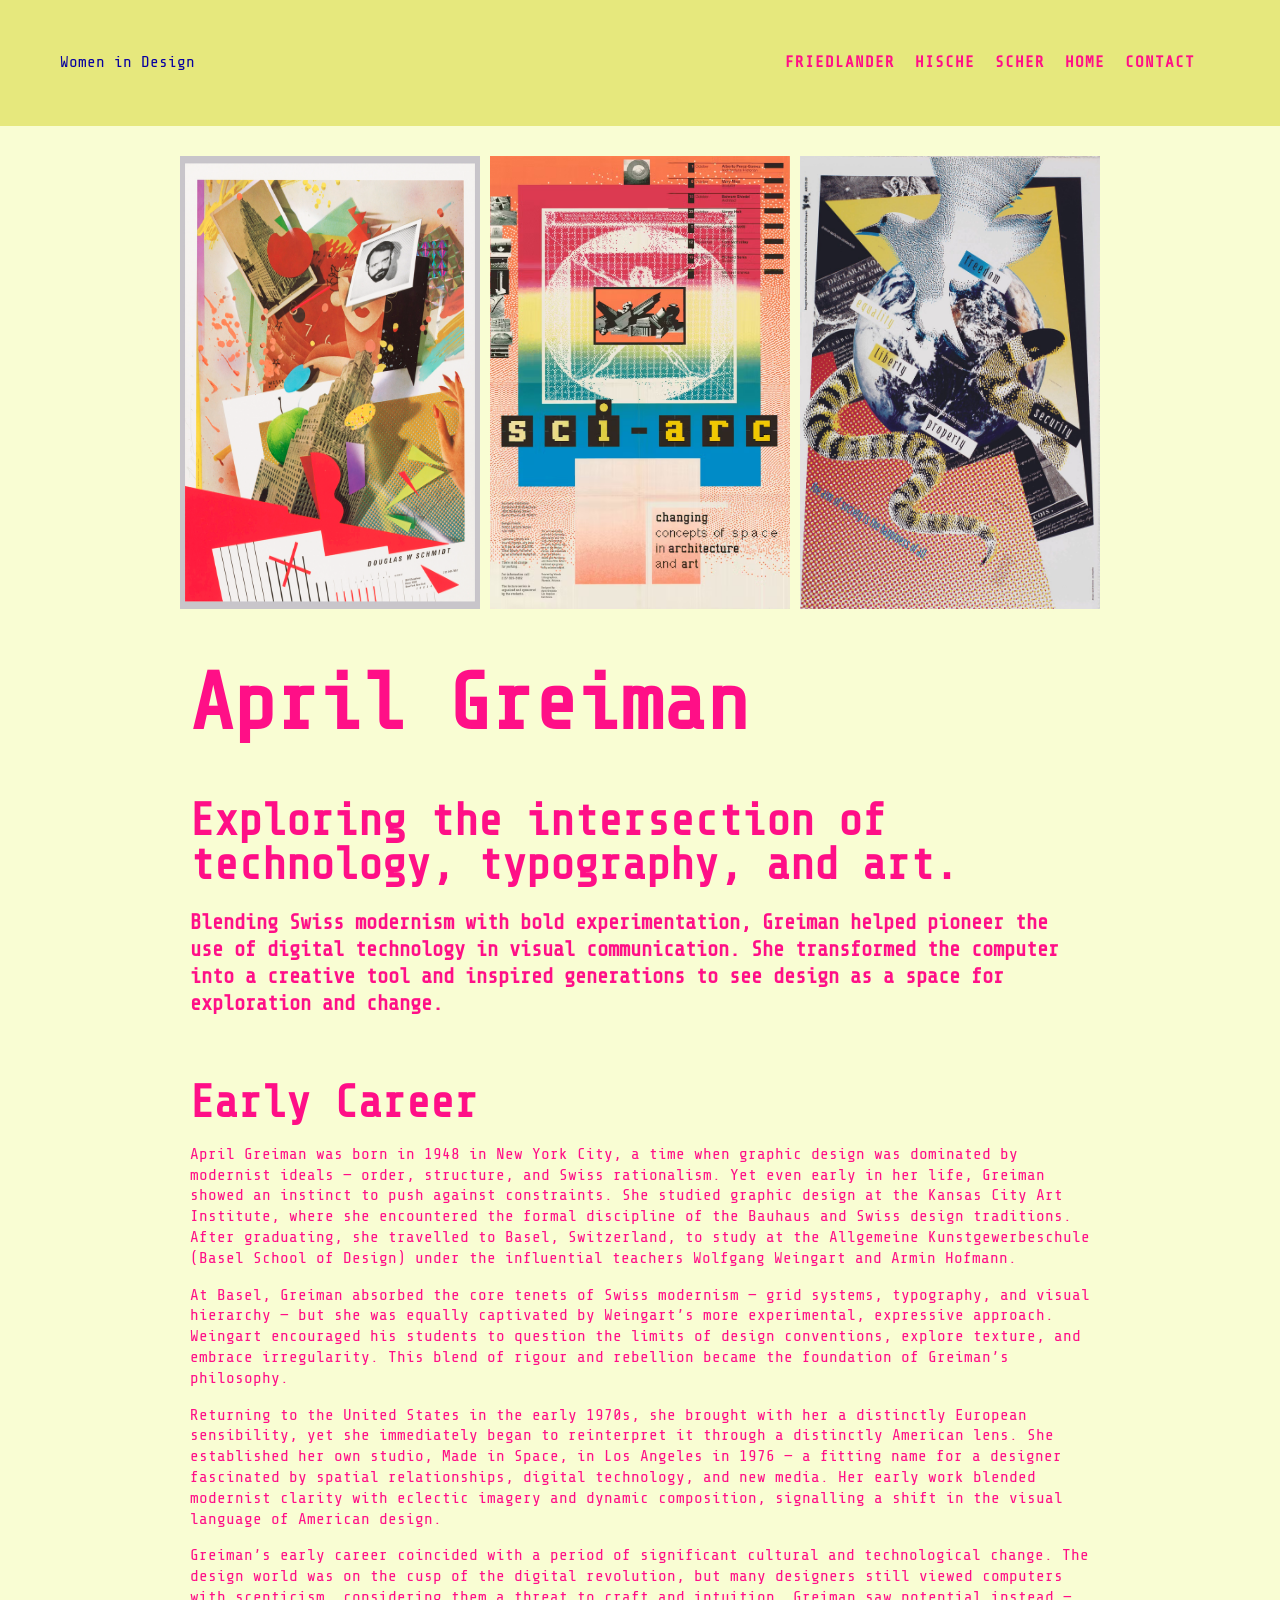
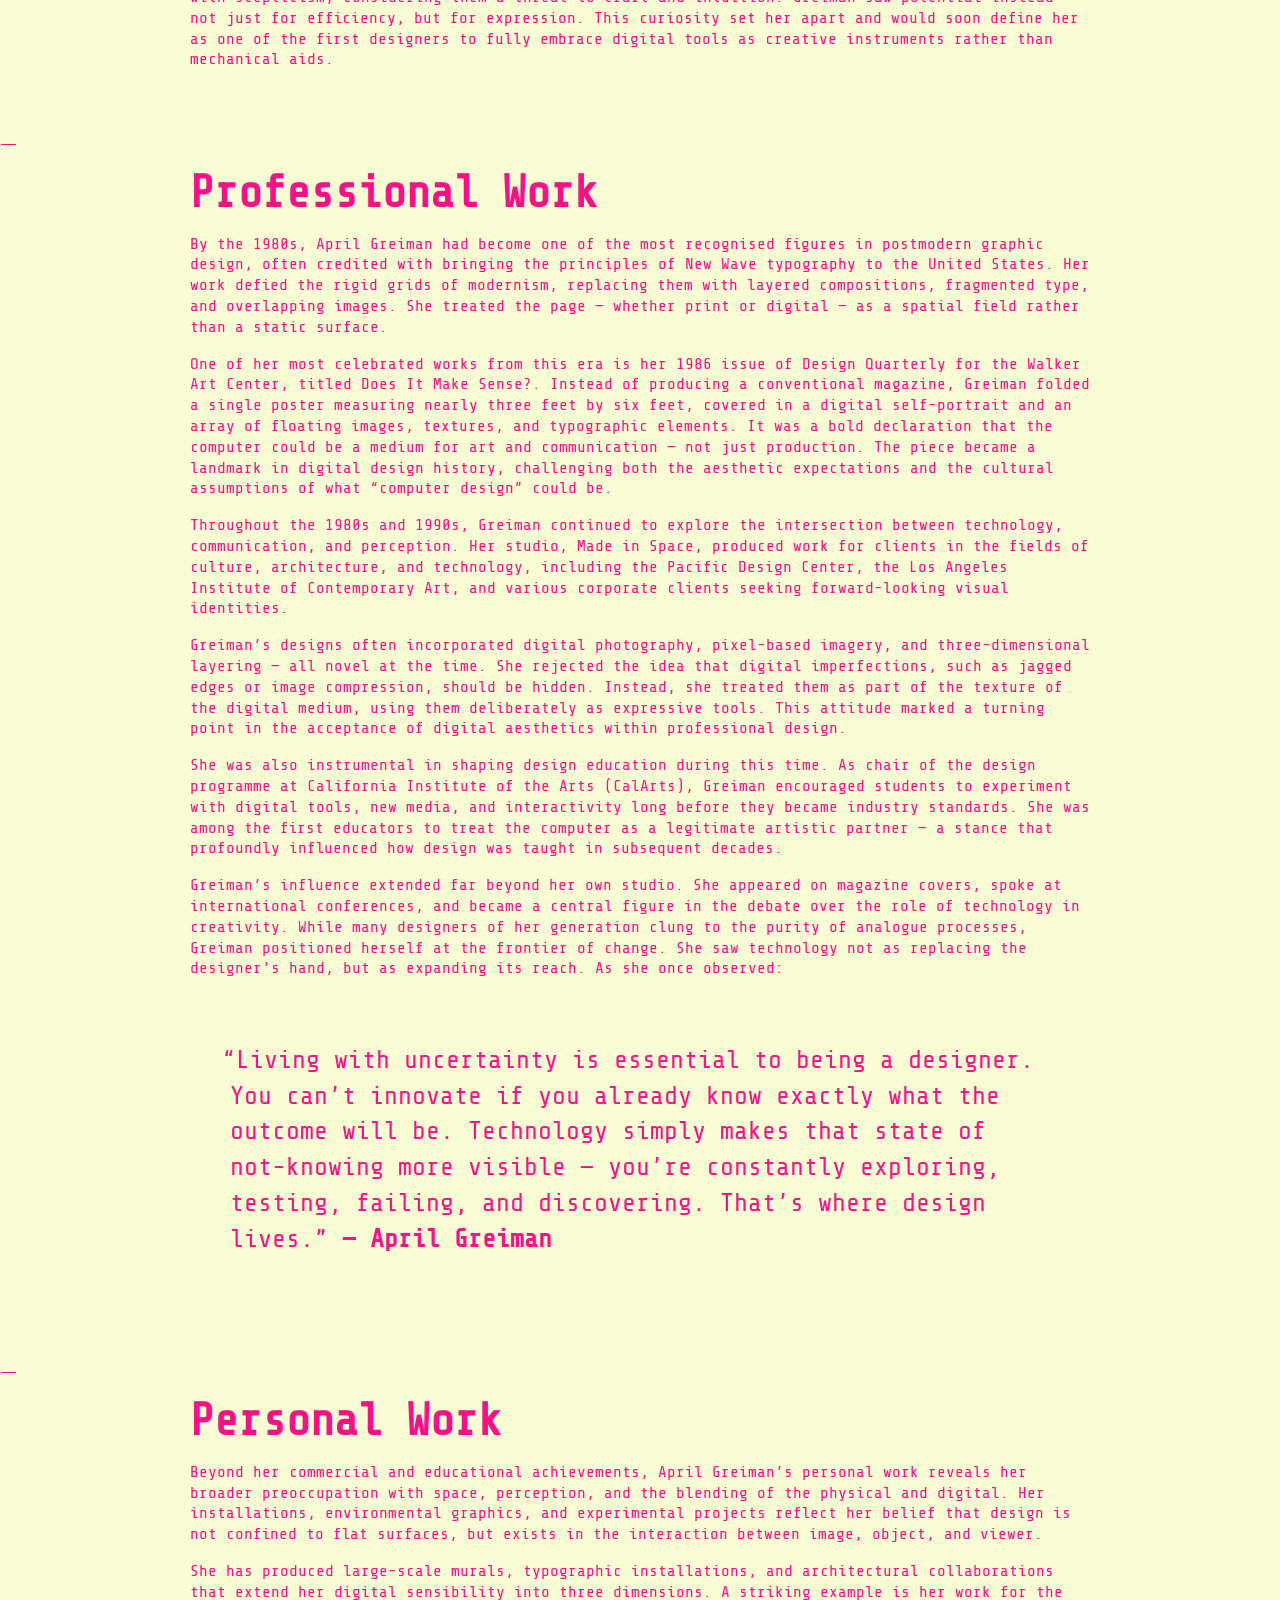
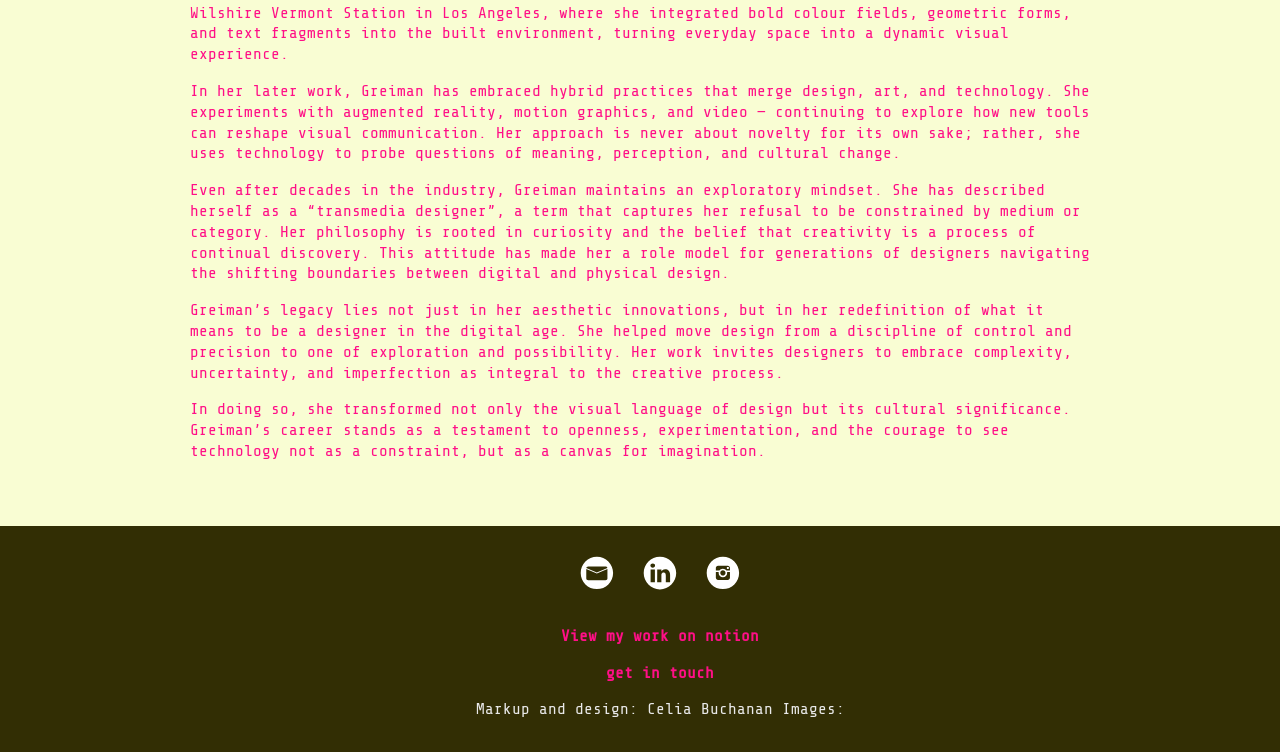
==== commit 0405b7a0: "final" ====
--- a/aprilgreiman.html
+++ b/aprilgreiman.html
@@ -13,13 +13,6 @@
 <link href="https://fonts.googleapis.com/css2?family=Share+Tech&family=Share+Tech+Mono&display=swap" rel="stylesheet">
 
     </head>
-
- <!-- The line below links our CSS file to this HTML page  -->
-    <link href="css/normalize.css" type="text/css" rel="stylesheet" >
-    <link href="style.css" type="text/css" rel="stylesheet" >
-    <link href="css/connections.css" type="text/css" rel="stylesheet" >
-    <link href="css/grid.css" type="text/css" rel="stylesheet" >
-</head>
 
 
 
@@ -46,16 +39,16 @@
 </div>  
 
 <div class="gridimage" style="margin-top: 30px;">
-<img src="images/aprilg1.jpeg" alt=""/>
-<img src="images/aprilg2.jpeg" alt=""/>
-<img src="images/aprilg3.jpeg" alt=""/>
+<img src="images/aprilg1.jpeg" alt="Poster, Douglas W Schmidt; Designed by April Greiman and Jayme Odgers; USA;"/>
+<img src="images/aprilg2.jpeg" alt="Sci-Arc Poster"/>
+<img src="images/aprilg3.jpeg" alt="Declaration of Human Rights Poster"/>
 
     </div>
 <header>
         <h1>April Greiman</h1>
 
         <h2><strong>Exploring the intersection of technology, typography, and art.</strong></h2>
- <p>Blending Swiss modernism with bold experimentation, Greiman helped pioneer the use of digital technology in visual communication. She transformed the computer into a creative tool and inspired generations to see design as a space for exploration and change.</p>
+ <h3>Blending Swiss modernism with bold experimentation, Greiman helped pioneer the use of digital technology in visual communication. She transformed the computer into a creative tool and inspired generations to see design as a space for exploration and change.</h3>
 </header>
 
  
@@ -137,7 +130,7 @@
 
             <!----------------------------- LINKEDIN ---------------------------->
 
-<li><a href="#" title="Connect with me on Linkedin">
+<li><a href="https://www.linkedin.com/in/celia-buchanan-0b344717a" title="Connect with me on Linkedin">
 
   <svg width="36" height="36" viewBox="0 0 36 36">
 
--- a/css/style.css
+++ b/css/style.css
@@ -1,121 +1,167 @@
+
 body {
-    background: #f9fdd3;
-    font-family: "Share Tech Mono", monospace;
-    font-weight: 400;
-    font-style: normal;
-}
-      
-/* All text on aprilgreiman.html is pink */
+  background: #f9fdd3;
+  font-family: "Share Tech Mono", monospace;
+  font-weight: 400;
+  font-style: normal;
+  font-size: 16px;
+  line-height: 1.6;
+}
+
+body { margin: 0; }
+.topimg { display: block; width: 100%; height: auto; }
+.responsivenav { width: 100%; }
+
 body.pink {
-    color: #ff0f87;  /* pink */
-}
-
-
-
-/* Make links pink too */
-body.pink a {
-    color: #ff0f87;
-}
-
-/* Optional: links on hover can be slightly darker */
+  color: #ff0f87; 
+}
+
 body.pink a:hover {
-    color: #ff0f87;
-}
- 
+  color: #ff0f87;
+}
+
 body.blue {
-    color:#0800a0
-}
-* Make links pink too */
+  color: #0800a0;
+}
+
 body.blue a {
-    color: #0800a0;
-}
-
-/* Optional: links on hover can be slightly darker */
+  color: #0800a0;
+}
+
 body.blue a:hover {
-    color: #f86bb2;
-}
-
-
-
-section, header{
-    width: 80%;
-    max width: 900px;
-    margin: auto; 
-    margin-bottom: 5rem;
-    
-}
-
-section, header {
-    margin-bottom: 4rem;
-}
-
-header, h1, h2, blockquote {
-    font-family: "Share Tech Mono", monospace;
+  color: #fa7ebc;
+}
+
+
+
+/* =========================
+   Layout containers
+   ========================= */
+
+section,
+header {
+  width: 80%;
+  max-width: 900px; 
+  margin: auto;
+  margin-bottom: 4rem; 
+}
+
+/* =========================
+   Typography
+   ========================= */
+
+header,
+h1,
+h2,
+blockquote {
+  font-family: "Share Tech Mono", monospace;
+}
+
+h1 {
+  font-size: 5rem;
+  line-height: 1;
+  margin-bottom: 0.7em;
+  color: #ff0f87;
+}
+
+body.blue h1 {
+  color: #0800a0;
+}
+
+h2 {
+  font-size: 2.8rem;
+  line-height: 1;
+  margin-top: 0;
+  margin-bottom: 0.4em;
+}
+
+h3 {
+  font-size: 1.3rem;
+  line-height:1.3 ;
+}
+
+p {
+  font-family: "Share Tech Mono", monospace;
+  font-weight: 400;
+  font-style: normal;
+  line-height: 1.3;
+  font-size: 1rem;
+}
+
+blockquote {
+  padding: 1rem 0;
+  font-size: 1.312rem;
+  font-style: italic;
+  hanging-punctuation: first;
+  text-indent: -0.5rem;
+}
+blockquote p {
+  font-size: 1.6rem;
+  line-height: 1.4;
+}
+/* =========================
+   Navigation
+   ========================= */
+
+.responsivenav {
+  background: #e6e87d;
+  padding: 10px;
+  display: flex;
+  justify-content: space-between;
+  align-items: center;
+}
+
+#logo {
+  font-size: 2rem;
+  color: rgb(56, 42, 0);
+  padding-left: 50px;
 }
 
 #logo p {
-    font-family: 'Share Tech Mono', monospace;
-}
-
-h1{
-    font-size: 5.000rem;
-    line-height: 1;
-     margin-bottom: 0.3em;
-     color: #ff0f87
-}
-
-body.blue h1 {
-    color: #0800a0;
-}
-
-h2{
-    font-size: 3.062rem ;
-    line-height: 1;
-      margin-top: 0;
-  margin-bottom: 0.8em;
-}
-
-p{ 
-    font-family: "Share Tech Mono", sans-serif;
-  font-weight: 900;
-  font-style: normal;
-    line-height: 1.3;
-}
-
-h3{
-    font-size: 2.438rem;
-}
-blockquote{padding: 1rem 0;
-    font-size: 1.312rem;
-    font-style: italic;
-    hanging-punctuation: first;
-    text-indent: -0.5rem;
-
-
-}
-
-/*--   navigation --*/
-.responsivenav{
-    background: #E6E87D;
-    padding: 10px;
-    display: flex;
-    justify-content: space-between;
-    align-items: center;
-}
-
-#logo{
-    font-size: 2rem;
-    color: rgb(56, 42, 0);
-    padding-left: 50px;
-}
+  font-family: "Share Tech Mono", monospace;
+  color: #0800a0;
+}
+
+nav {
+  display: flex;
+  padding: 1.5rem 0;
+}
+
+nav ul {
+  text-align: right;
+  text-transform: uppercase;
+  letter-spacing: 1px;
+  list-style-type: none;
+  padding-right: 70px;
+  color: rgb(0, 0, 0);
+}
+
+nav ul li {
+  display: inline;
+  margin: 5px;
+}
+
+nav a {
+  border-bottom: none;
+}
+
+nav a:hover {
+  color: #ff0f87;
+  transition: all 0.03s ease-in-out;
+}
+
+/* =========================
+   Images / media
+   ========================= */
+
 .gridimage {
-  display: flex;       /* puts images in a row */
-  gap: 10px;           /* space between them */
+  display: flex;
+  gap: 10px;
   justify-content: center;
 }
 
 .gridimage img {
-  width: 300px;        /* size of each image */
+  width: 300px;
   height: auto;
 }
 
@@ -124,82 +170,88 @@
   height: auto;
   display: block;
 }
+
 .abcyo {
-    display: flex;              /* makes the container a flexbox */
-    justify-content: center;    /* centers the image horizontally */
-    align-items: center;        /* centers the image vertically if container has height */
-    height: 300px;              /* optional: set a height for vertical centering */
+  display: flex;
+  justify-content: center;
+  align-items: center;
+  height: 300px;
 }
 
 .abcyo img {
-    width: 50%;   /* adjust the size as needed */
-    height: auto; /* keeps the image's aspect ratio */
+  width: 50%;
+  height: auto;
 }
 
 .topimg {
-    width: 100%;        /* stretches image full width of screen */
-    height: 400px;      /* adjust this number to control height */
-    object-fit: cover;  /* keeps image from stretching weirdly */
-    display: block;     /* removes small whitespace below image */
-}
-
-
-nav{
-    display: flex;
-    padding: 1.5rem 0;
-}
-
-nav ul{
-    text-align: right;
-    text-transform: uppercase;
-    letter-spacing: 1px;
-    list-style-type: none;
-    padding-right: 70px;
-    color: rgb(0, 0, 0);
-}
-
-nav ul li {
-    display: inline;
-    margin: 5px;
-}
-
-nav a {
-    border-bottom: none;
-}
-
-nav a:hover {
-    color:#ff0f87;
-    transition:all .03s ease-in-out;
-}
-
-
-/*-- Styling links --*/
+  width: 100%;
+  height: 400px;
+  object-fit: cover;
+  display: block;
+}
+
+/* =========================
+   Links
+   ========================= */
+
 a {
-    color: #ff0f87;
-    text-decoration: none;
-    border-bottom: 1px dotted;
-    font-weight: 600;
+  color: #ff0f87;
+  text-decoration: none;
+  border-bottom: 1px dotted;
+  font-weight: 600;
 }
 
 a:hover {
-    color:#00b881;
-}
-
-/*-- styling the footer -*/
-
+  color: #fa7ebc;
+}
+
+/* =========================
+   Footer
+   ========================= */
 
 footer {
-    background:#3f3f08;
-    color: rgb(233, 233, 233);
-    text-align: center;
-    font-size: 0.8rem;
-    padding: 1rem 0;
-}
-footer a{
-    color:#3f3f08
-    padding: 3rem 0;
-}
-@media (mx-width: 600px) {header h1}
-{
+  background: #322e04;
+  color: rgb(233, 233, 233);
+  text-align: center;
+  font-size: 0.8rem;
+  padding: 1rem 0;
+}
+
+footer a {
+  color: #ff0f87; 
+  padding: 0;
+}
+body.blue footer a {
+  color: #ff0f87;
+}
+
+/* =========================
+   Responsive
+   ========================= */
+
+
+@media (max-width: 600px) {
+  header h1 {
     font-size: 4rem;
-}+  }
+}
+
+
+/* Force pink text on specific pages */
+body.friedlander,
+body.hische,
+body.scher {
+  color: #ff0f87;
+}
+
+body.friedlander a,
+body.hische a,
+body.scher a {
+  color: #ff0f87;
+}
+
+body.friedlander a:hover,
+body.hische a:hover,
+body.scher a:hover {
+  color: #ff0f87;
+}
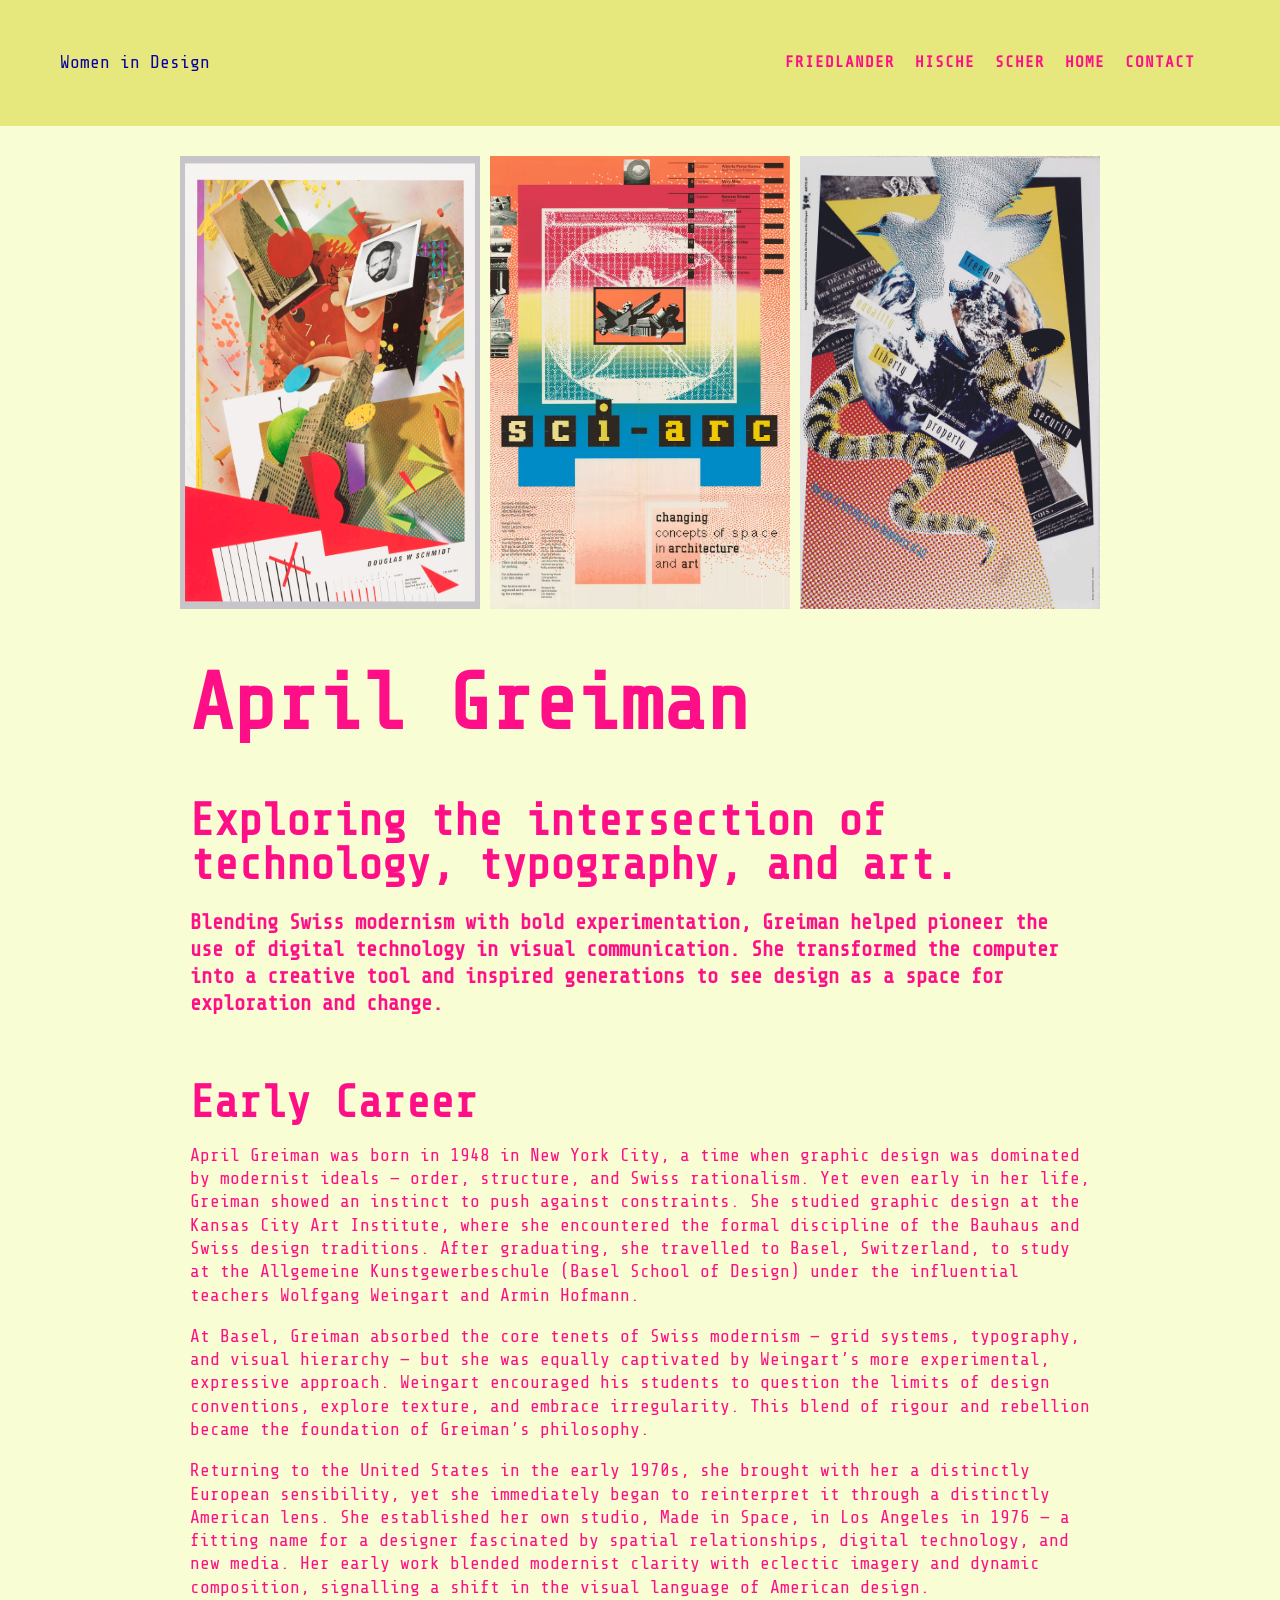
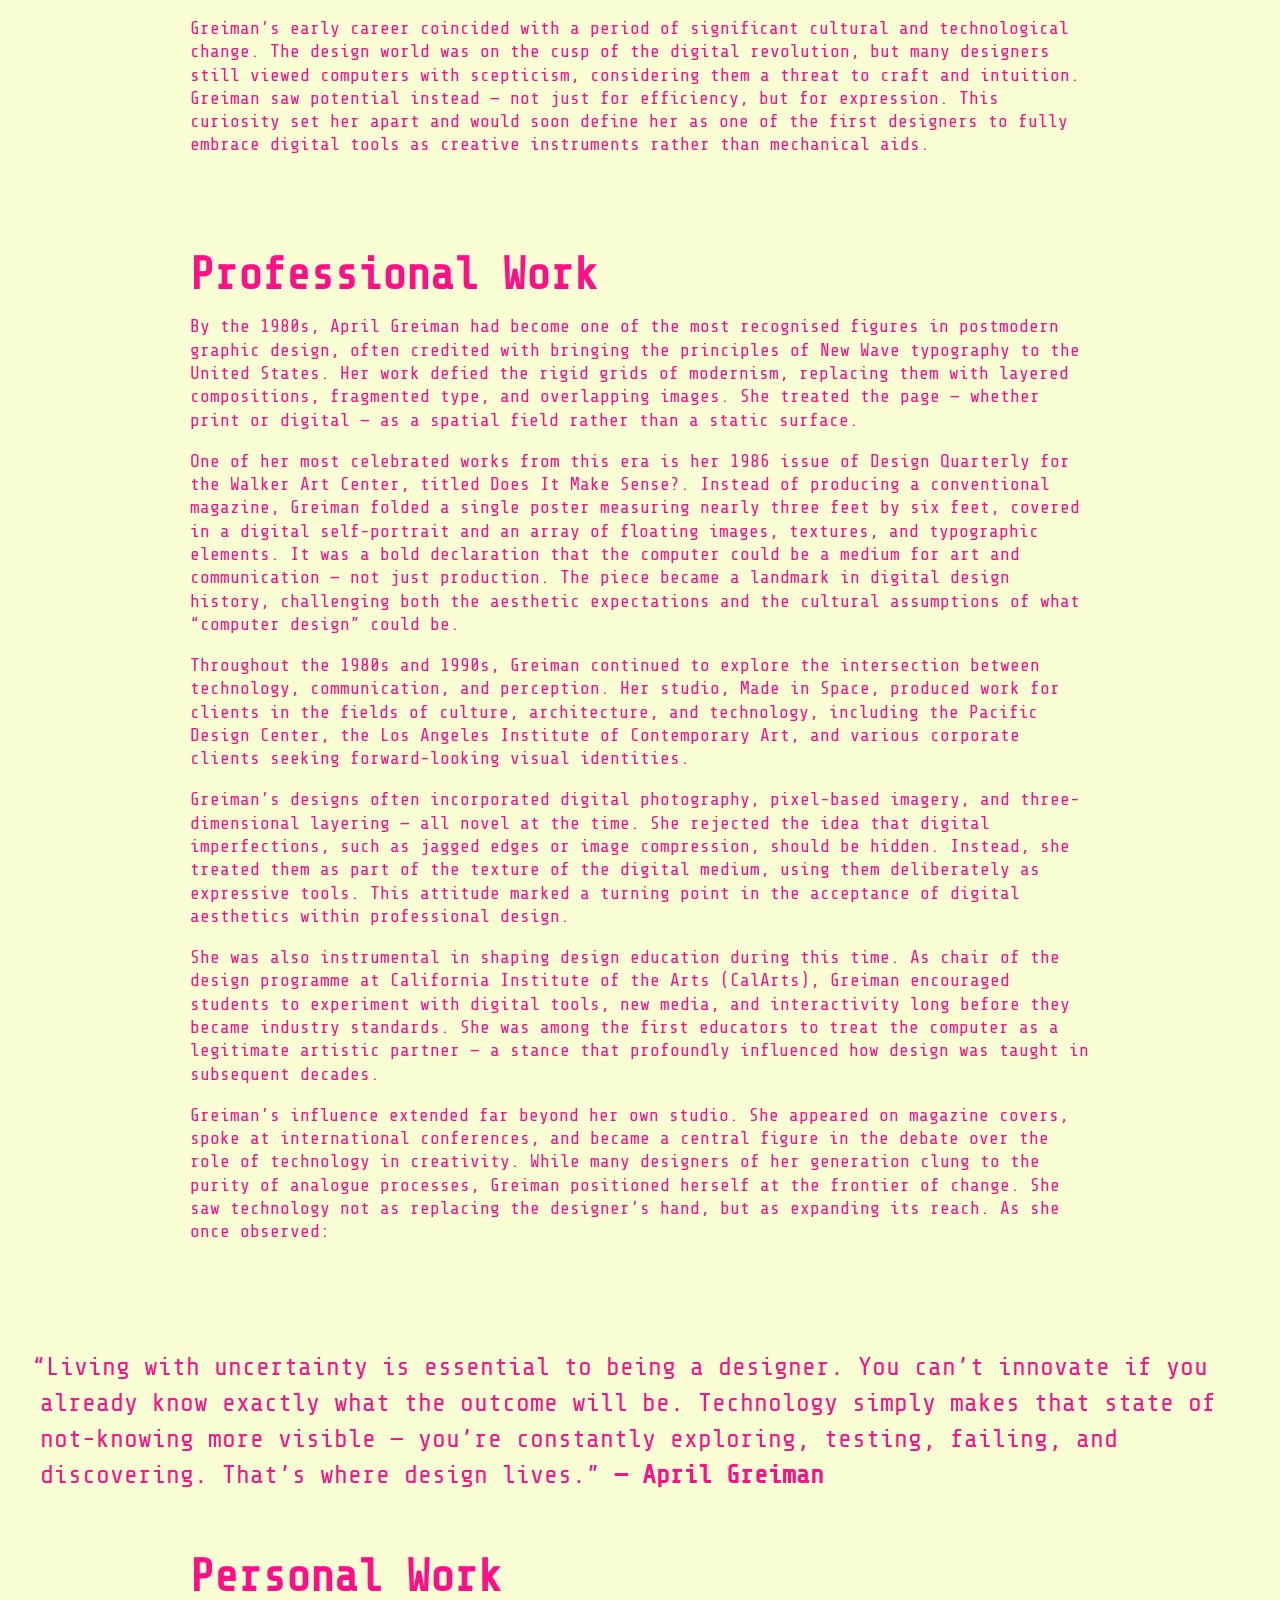
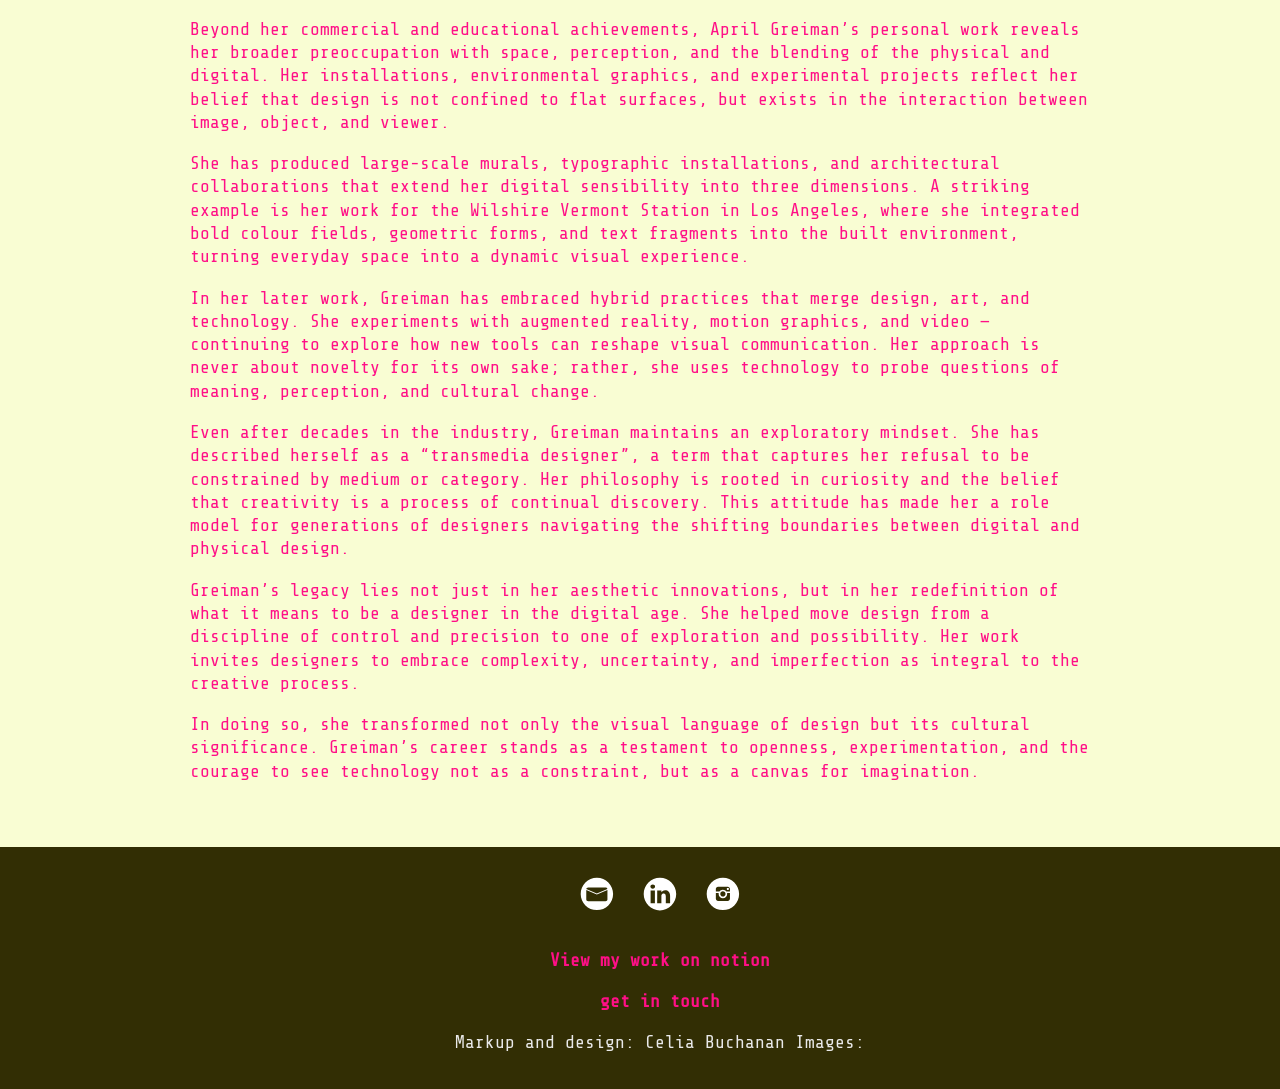
==== commit 34514cb3: "h" ====
--- a/aprilgreiman.html
+++ b/aprilgreiman.html
@@ -63,9 +63,10 @@
 
 <p>Returning to the United States in the early 1970s, she brought with her a distinctly European sensibility, yet she immediately began to reinterpret it through a distinctly American lens. She established her own studio, Made in Space, in Los Angeles in 1976 — a fitting name for a designer fascinated by spatial relationships, digital technology, and new media. Her early work blended modernist clarity with eclectic imagery and dynamic composition, signalling a shift in the visual language of American design.</p>
 
-<p>Greiman’s early career coincided with a period of significant cultural and technological change. The design world was on the cusp of the digital revolution, but many designers still viewed computers with scepticism, considering them a threat to craft and intuition. Greiman saw potential instead — not just for efficiency, but for expression. This curiosity set her apart and would soon define her as one of the first designers to fully embrace digital tools as creative instruments rather than mechanical aids.</p></section>
+<p>Greiman’s early career coincided with a period of significant cultural and technological change. The design world was on the cusp of the digital revolution, but many designers still viewed computers with scepticism, considering them a threat to craft and intuition. Greiman saw potential instead — not just for efficiency, but for expression. This curiosity set her apart and would soon define her as one of the first designers to fully embrace digital tools as creative instruments rather than mechanical aids.</p>
 
-<p>⸻</p>
+</section>
+
 
 
 
@@ -84,12 +85,14 @@
 
 <p>Greiman’s influence extended far beyond her own studio. She appeared on magazine covers, spoke at international conferences, and became a central figure in the debate over the role of technology in creativity. While many designers of her generation clung to the purity of analogue processes, Greiman positioned herself at the frontier of change. She saw technology not as replacing the designer’s hand, but as expanding its reach. As she once observed:</p>
 
+</section>
+
 <blockquote>
   <p>“Living with uncertainty is essential to being a designer. You can’t innovate if you already know exactly what the outcome will be. Technology simply makes that state of not-knowing more visible — you’re constantly exploring, testing, failing, and discovering. That’s where design lives.”
 <strong>— April Greiman</strong></p>
-</blockquote></section>
+</blockquote>
 
-<p>⸻</p>
+
 
 
 <section>
--- a/css/style.css
+++ b/css/style.css
@@ -6,19 +6,12 @@
   font-style: normal;
   font-size: 16px;
   line-height: 1.6;
+  color: #ff0f87;
 }
 
 body { margin: 0; }
 .topimg { display: block; width: 100%; height: auto; }
 .responsivenav { width: 100%; }
-
-body.pink {
-  color: #ff0f87; 
-}
-
-body.pink a:hover {
-  color: #ff0f87;
-}
 
 body.blue {
   color: #0800a0;
@@ -45,6 +38,9 @@
   margin: auto;
   margin-bottom: 4rem; 
 }
+section + section {
+  margin-top: 6rem;
+}
 
 /* =========================
    Typography
@@ -55,6 +51,7 @@
 h2,
 blockquote {
   font-family: "Share Tech Mono", monospace;
+  
 }
 
 h1 {
@@ -85,7 +82,7 @@
   font-weight: 400;
   font-style: normal;
   line-height: 1.3;
-  font-size: 1rem;
+  font-size: 1.12rem;
 }
 
 blockquote {
@@ -237,21 +234,3 @@
 }
 
 
-/* Force pink text on specific pages */
-body.friedlander,
-body.hische,
-body.scher {
-  color: #ff0f87;
-}
-
-body.friedlander a,
-body.hische a,
-body.scher a {
-  color: #ff0f87;
-}
-
-body.friedlander a:hover,
-body.hische a:hover,
-body.scher a:hover {
-  color: #ff0f87;
-}
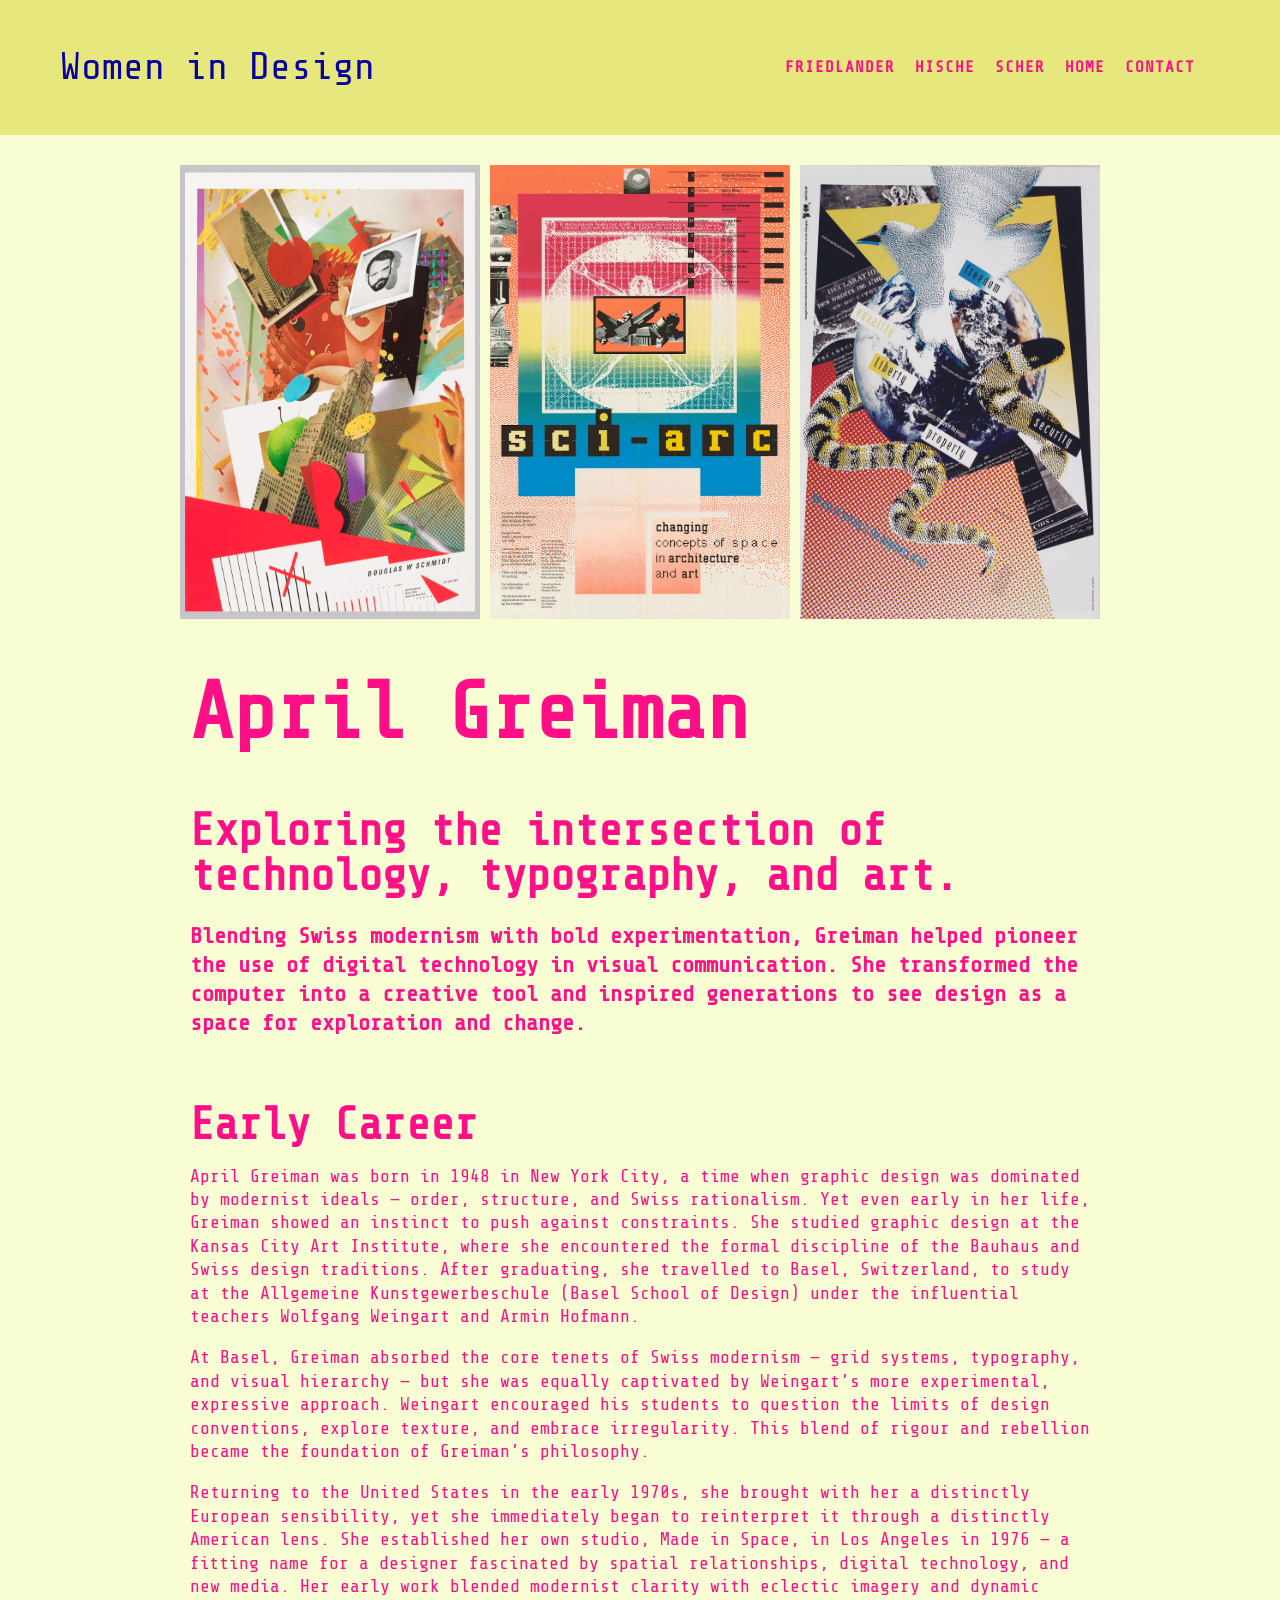
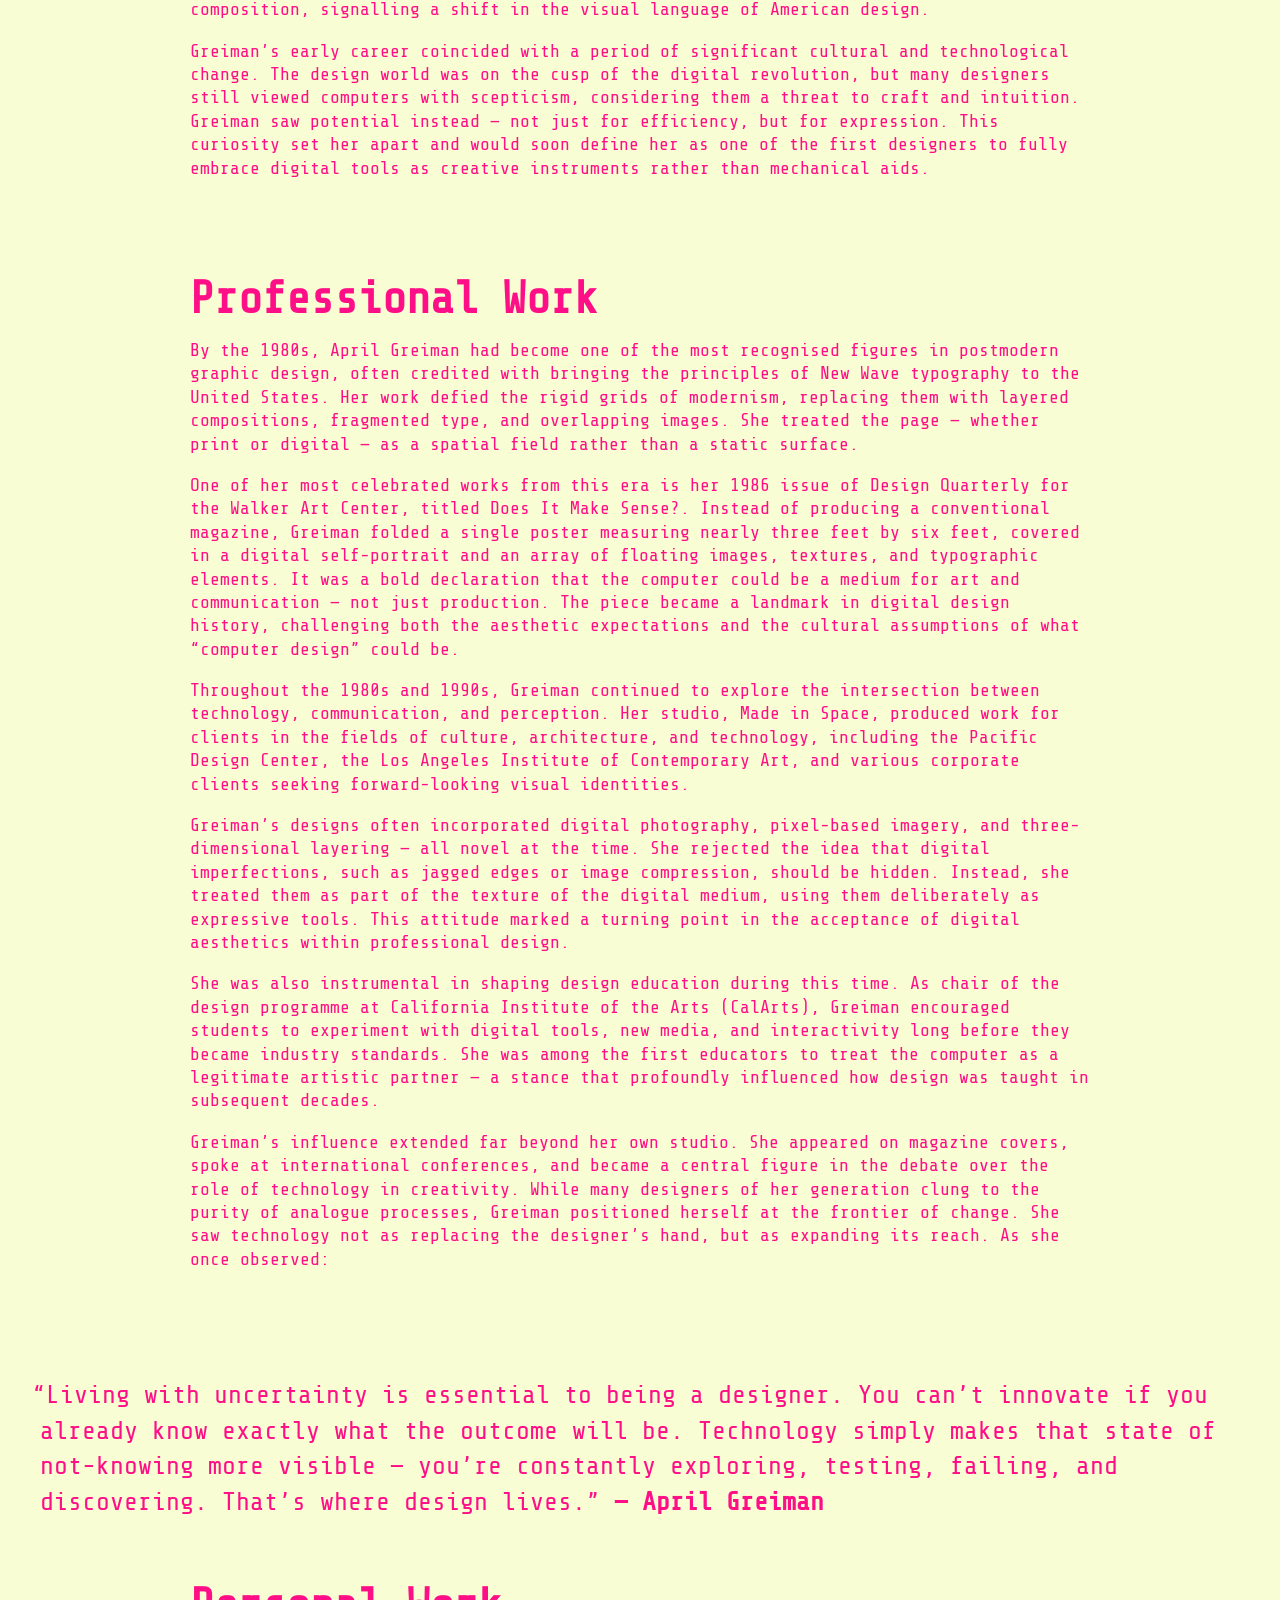
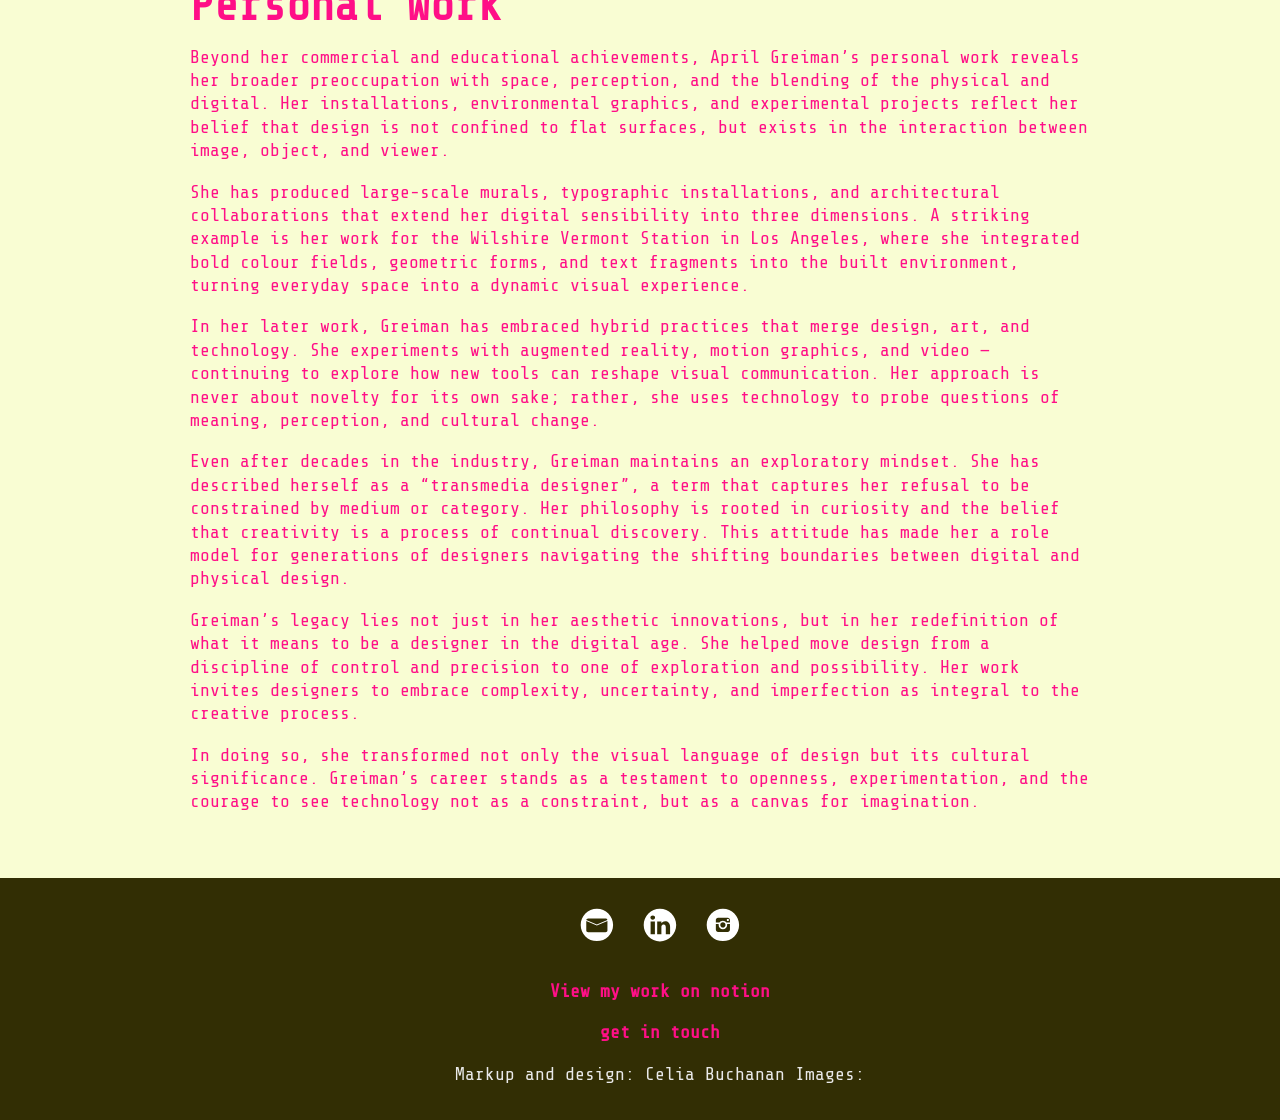
==== commit 3994a1b4: "h" ====
--- a/aprilgreiman.html
+++ b/aprilgreiman.html
@@ -32,7 +32,7 @@
           <li><a href="friedländer.html">Friedlander</a></li>
           <li><a href="Hische.html">Hische</a></li>
           <li><a href="scher.html">Scher</a></li>
-          <li><a href="index5.html">Home</a></li>
+          <li><a href="index.html">Home</a></li>
           <li><a href="#contact"> Contact</a></li>
         </ul>
     </nav>
--- a/css/style.css
+++ b/css/style.css
@@ -46,6 +46,21 @@
    Typography
    ========================= */
 
+/* Type scale (refined from existing sizes)
+   Base: 1rem = 16px
+   Ratio ≈ 1.25 (soft, adjusted for feel)
+
+   p: 1.125rem
+   h3: 1.406rem
+   h2: 2.812rem
+   h1: 5rem
+*/
+
+
+
+
+
+
 header,
 h1,
 h2,
@@ -66,14 +81,14 @@
 }
 
 h2 {
-  font-size: 2.8rem;
+  font-size: 2.812rem;
   line-height: 1;
   margin-top: 0;
   margin-bottom: 0.4em;
 }
 
 h3 {
-  font-size: 1.3rem;
+  font-size: 1.406rem;
   line-height:1.3 ;
 }
 
@@ -82,7 +97,13 @@
   font-weight: 400;
   font-style: normal;
   line-height: 1.3;
-  font-size: 1.12rem;
+  font-size: 1.125rem;
+}
+
+
+#logo p {
+  font-size: 2.4rem; 
+  line-height: 1;
 }
 
 blockquote {
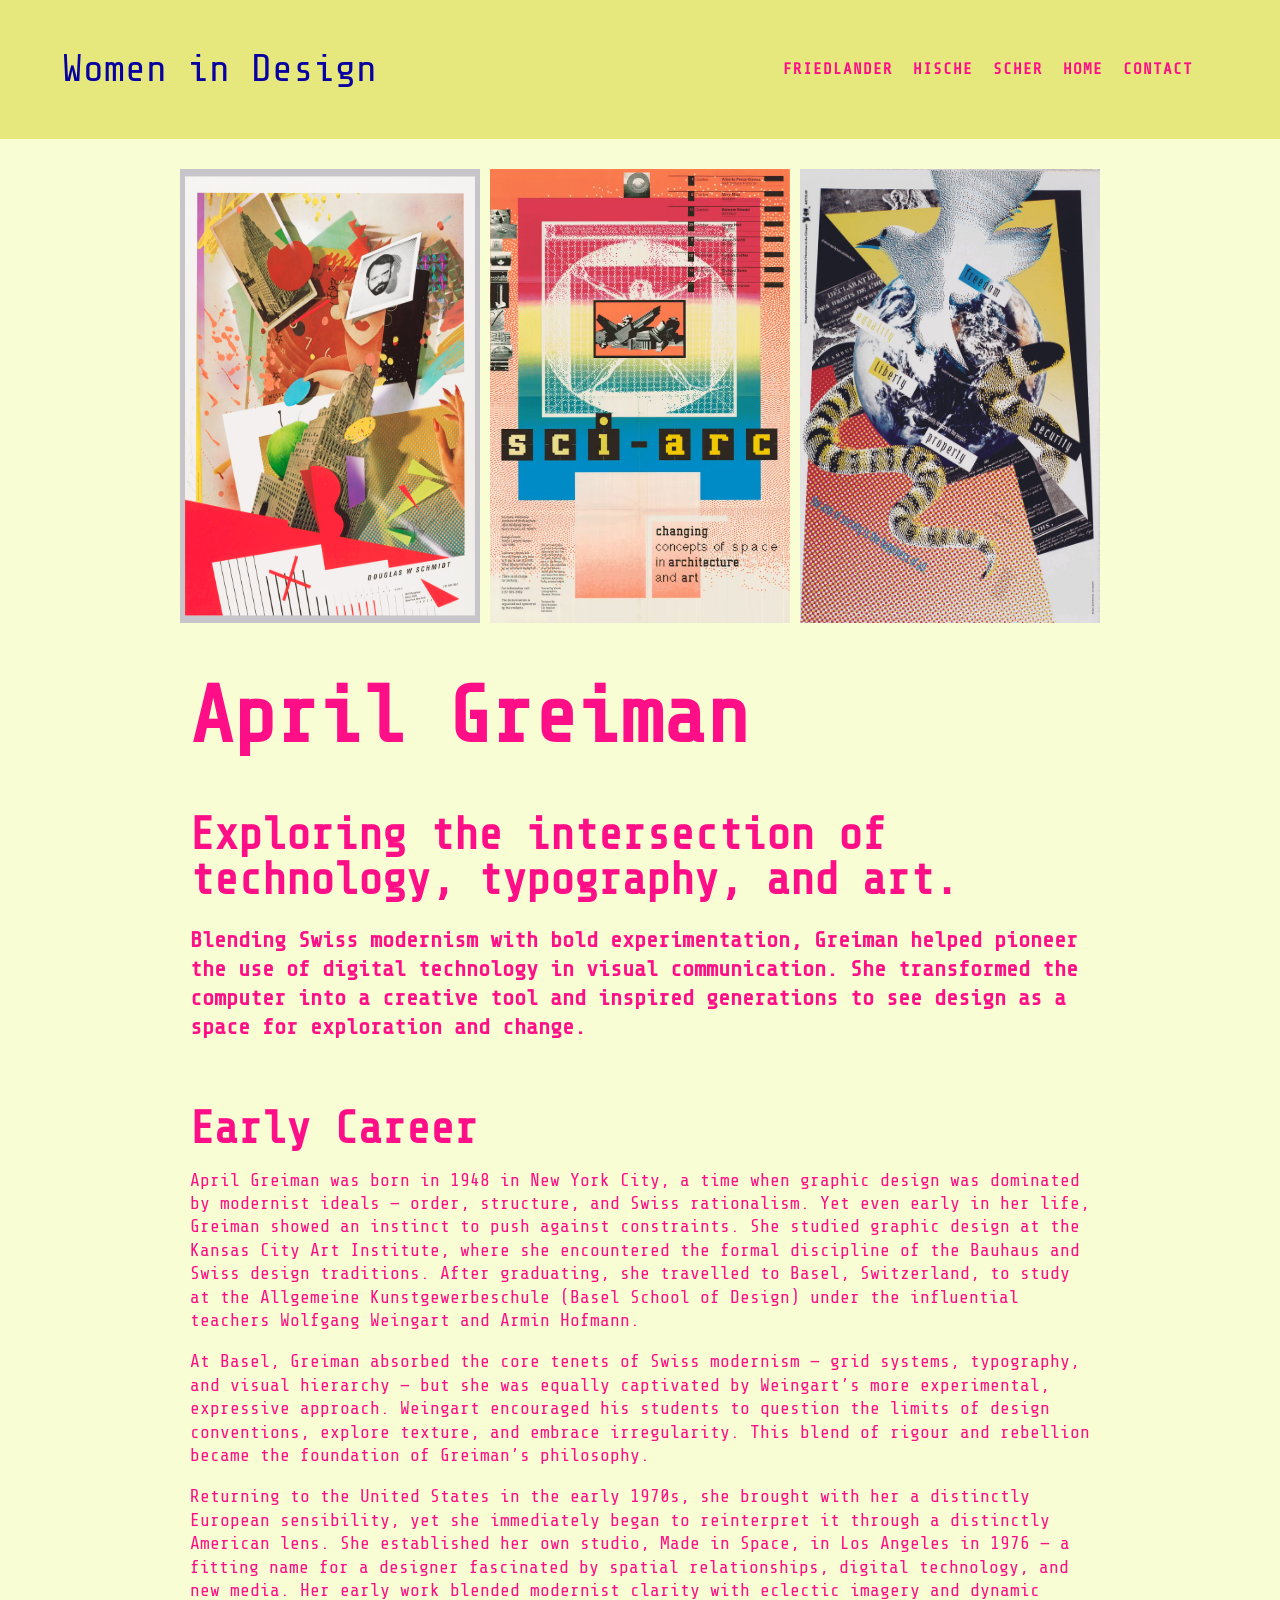
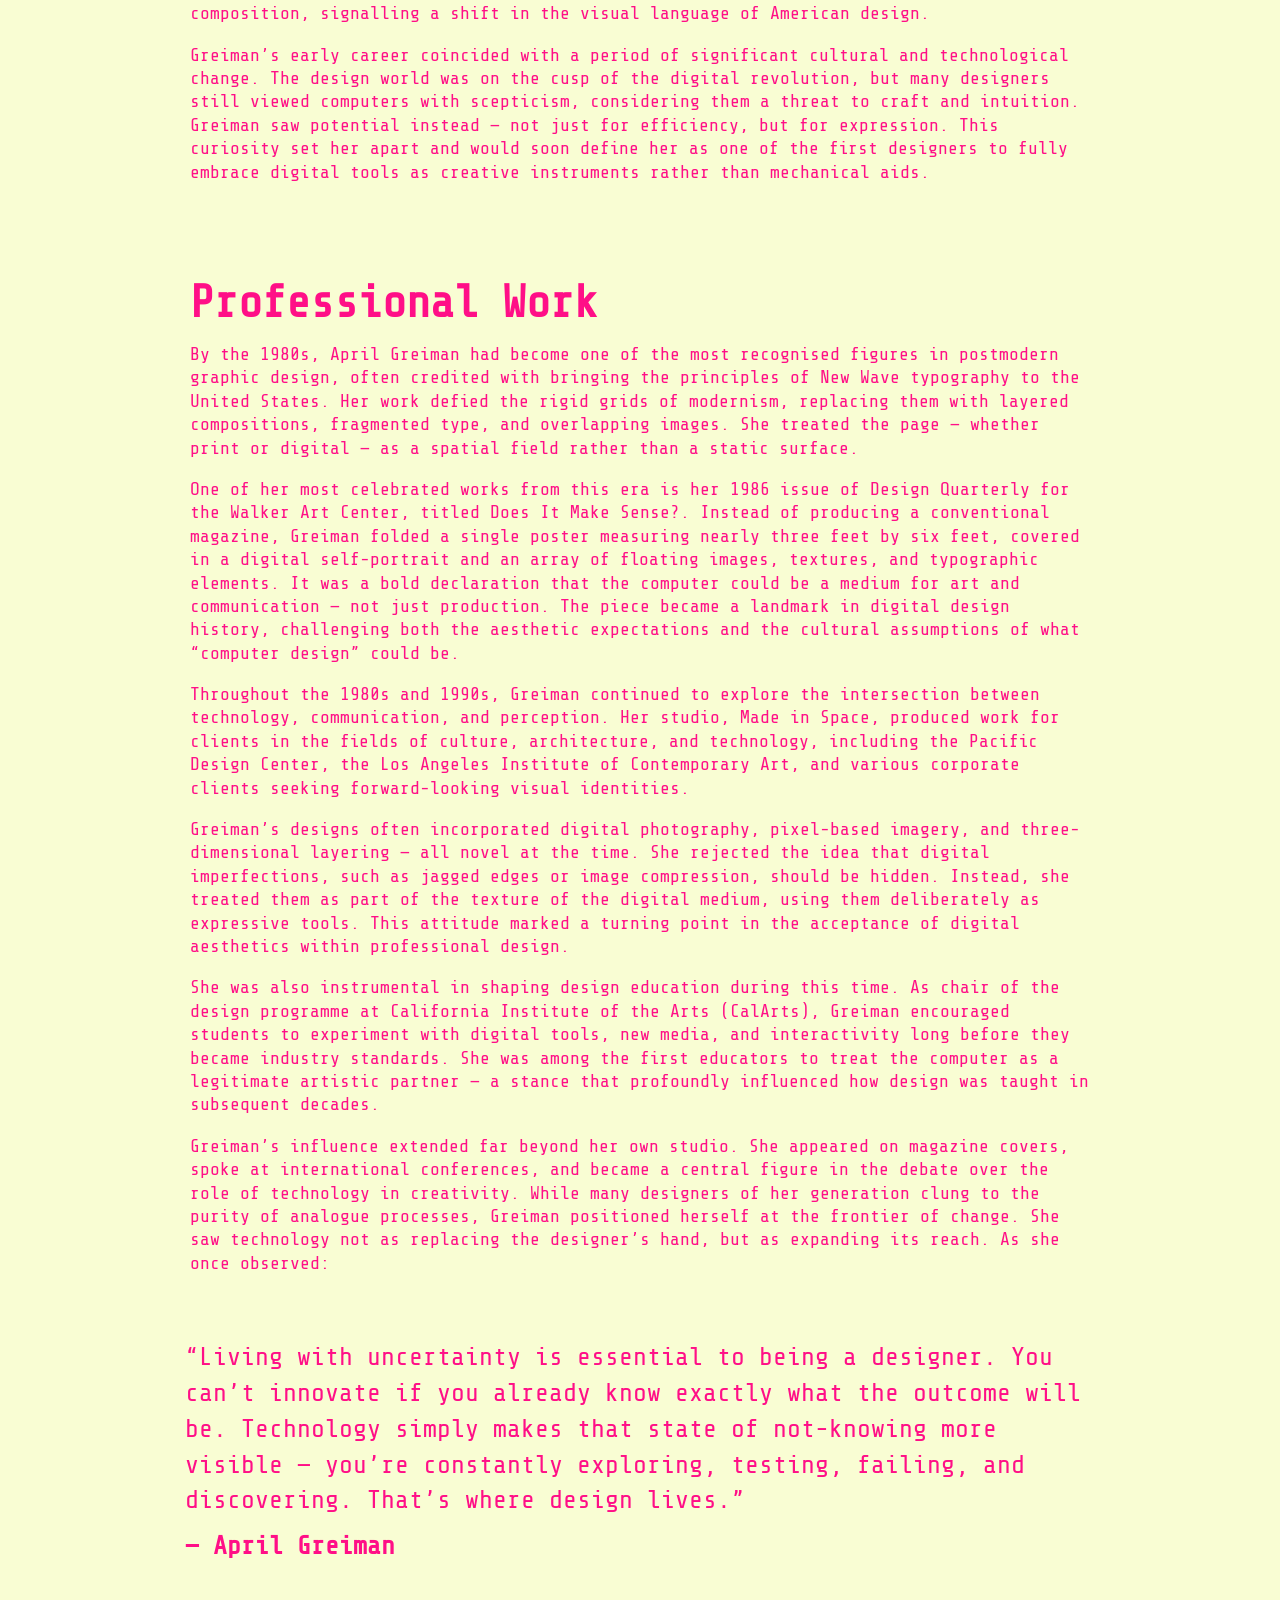
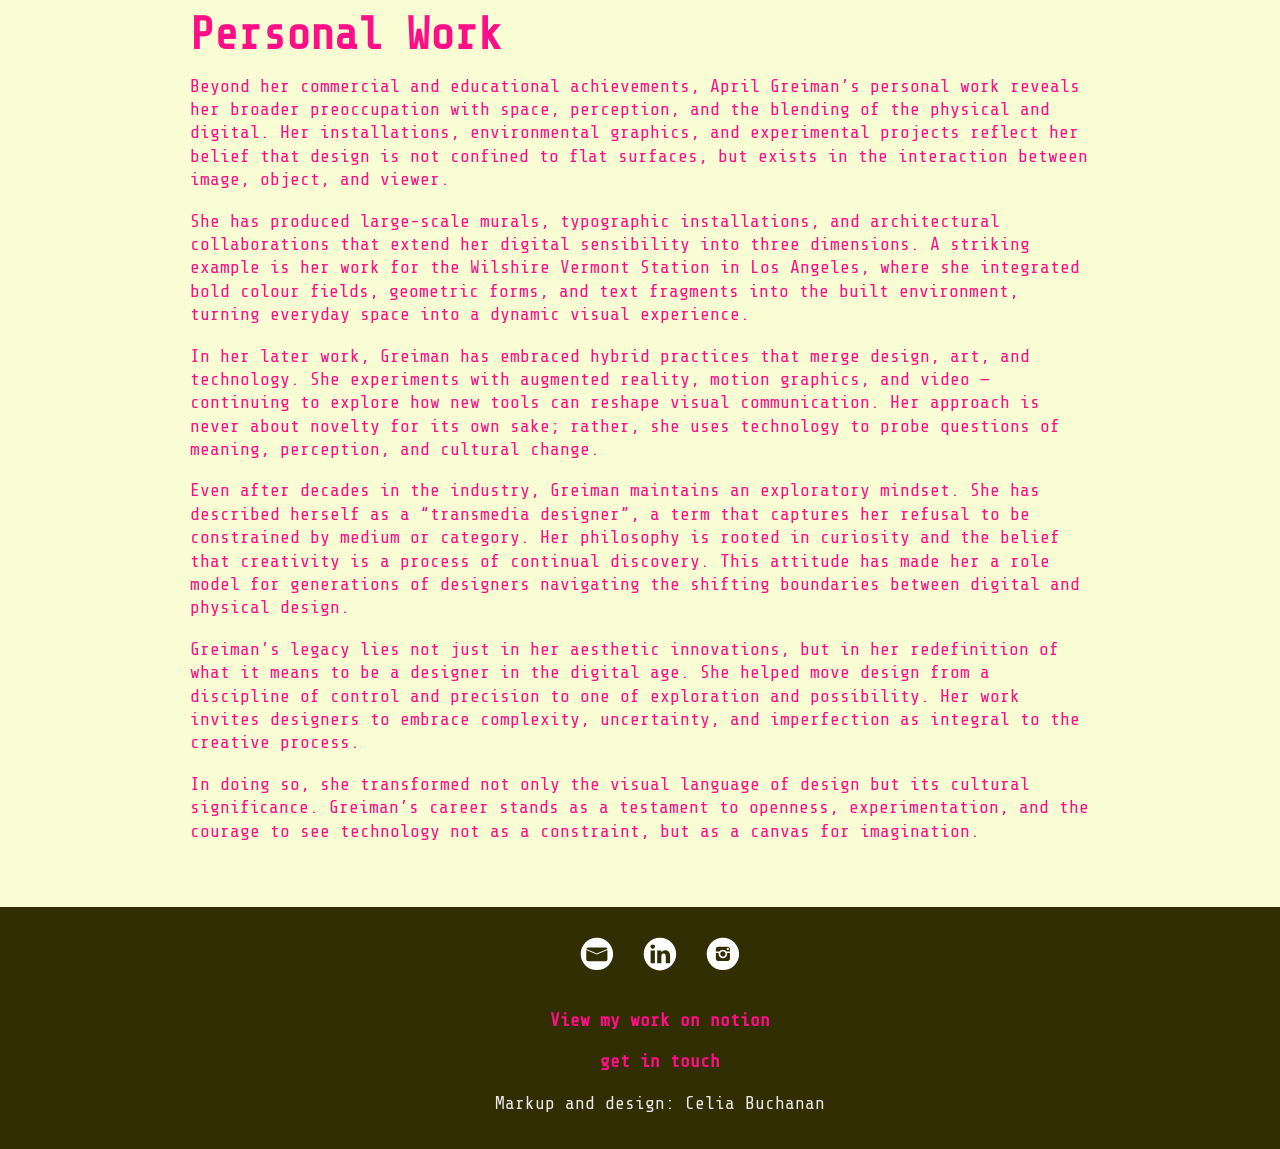
==== commit f9094ee0: "FINAL ONE" ====
--- a/aprilgreiman.html
+++ b/aprilgreiman.html
@@ -29,7 +29,7 @@
         <ul>
           <!--<li class="logo"><a href="index.html">Women in Design</a></li>-->
        
-          <li><a href="friedländer.html">Friedlander</a></li>
+          <li><a href="Friedländer.html">Friedlander</a></li>
           <li><a href="Hische.html">Hische</a></li>
           <li><a href="scher.html">Scher</a></li>
           <li><a href="index.html">Home</a></li>
@@ -88,10 +88,9 @@
 </section>
 
 <blockquote>
-  <p>“Living with uncertainty is essential to being a designer. You can’t innovate if you already know exactly what the outcome will be. Technology simply makes that state of not-knowing more visible — you’re constantly exploring, testing, failing, and discovering. That’s where design lives.”
-<strong>— April Greiman</strong></p>
+  <p>“Living with uncertainty is essential to being a designer. You can’t innovate if you already know exactly what the outcome will be. Technology simply makes that state of not-knowing more visible — you’re constantly exploring, testing, failing, and discovering. That’s where design lives.”</p>
+  <p><strong>— April Greiman</strong></p>
 </blockquote>
-
 
 
 
@@ -171,7 +170,7 @@
     <p><a href="https://boatneck-canary-997.notion.site/IXD-27643bc3259e8040a0bdca2dd308db0e?source=copy_link" target="_blank" title="take a look at my work.">View my work on notion</a></p>
     <p><a href="mailto:buchanan-c15@ulster.ac.uk">get in touch</a></p>
 <p>Markup and design: Celia Buchanan
-Images:
+
 
 </p>
 </footer>
--- a/css/style.css
+++ b/css/style.css
@@ -46,9 +46,7 @@
    Typography
    ========================= */
 
-/* Type scale (refined from existing sizes)
-   Base: 1rem = 16px
-   Ratio ≈ 1.25 (soft, adjusted for feel)
+/* 
 
    p: 1.125rem
    h3: 1.406rem
@@ -107,16 +105,29 @@
 }
 
 blockquote {
-  padding: 1rem 0;
-  font-size: 1.312rem;
-  font-style: italic;
-  hanging-punctuation: first;
-  text-indent: -0.5rem;
-}
+  margin: 0;              /* stops default browser margins */
+  padding: 0;             /* remove extra width-feel padding */
+}
+
 blockquote p {
   font-size: 1.6rem;
   line-height: 1.4;
-}
+  margin: 0;              /* stops the quote pushing wider */
+  max-width: 65ch;  
+   margin-left: auto;
+  margin-right: auto;
+}
+
+blockquote strong {
+  display: block;
+  margin-top: 0.6rem;
+  font-style: normal;
+  margin-bottom: 3rem;
+}      /* THIS is what constrains it */
+
+
+
+
 /* =========================
    Navigation
    ========================= */
@@ -247,11 +258,120 @@
    Responsive
    ========================= */
 
+  
+  .responsivenav {
+    padding: 12px 12px;
+  }
+
+ /* ===MOBILE FIXES ====== */ 
 
 @media (max-width: 600px) {
-  header h1 {
-    font-size: 4rem;
-  }
-}
-
-
+
+  
+  header,
+  section {
+    width: 92%;
+    max-width: none;
+    margin-bottom: 2.5rem;
+  }
+
+ 
+  .responsivenav {
+    flex-direction: column;
+    align-items: flex-start;
+    gap: 0.5rem;
+  }
+
+  #logo {
+    padding-left: 0;
+  }
+
+  #logo p {
+    font-size: 1.6rem;
+    line-height: 1;
+    margin: 0;
+  }
+
+  nav {
+    width: 100%;
+    padding: 0;
+  }
+
+  nav ul {
+    padding-right: 0;
+    margin: 0;
+    text-align: left;
+    letter-spacing: 0.5px;
+  }
+
+  nav ul li {
+    display: block;
+    margin: 0.35rem 0;
+  }
+
+  h1 {
+    font-size: 3rem;
+    line-height: 1.05;
+    margin-bottom: 0.5em;
+  }
+
+  h2 {
+    font-size: 1.8rem;
+    line-height: 1.15;
+    margin-bottom: 0.6em;
+  }
+
+  h3 {
+    font-size: 1.25rem;
+    line-height: 1.25;
+  }
+
+  p {
+    font-size: 1rem;
+    line-height: 1.6;
+    margin-bottom: 1em;
+  }
+
+  blockquote {
+    font-size: 1.15rem;
+    line-height: 1.5;
+    padding: 0.75rem 0;
+  }
+
+  blockquote p {
+    font-size: inherit;
+    line-height: inherit;
+    margin: 0;
+  }
+
+  .topimg {
+    height: 220px;
+  }
+
+  .wideimage img {
+    width: 100%;
+    height: 220px;
+    object-fit: cover;
+  }
+
+  .gridimage {
+    flex-direction: column;
+    gap: 12px;
+  }
+
+  .gridimage img {
+    width: 100%;
+    max-width: 360px;
+    height: auto;
+  }
+
+  .abcyo {
+    height: auto;
+    padding: 1rem 0;
+  }
+
+  .abcyo img {
+    width: 85%;
+    max-width: 360px;
+  }
+}
